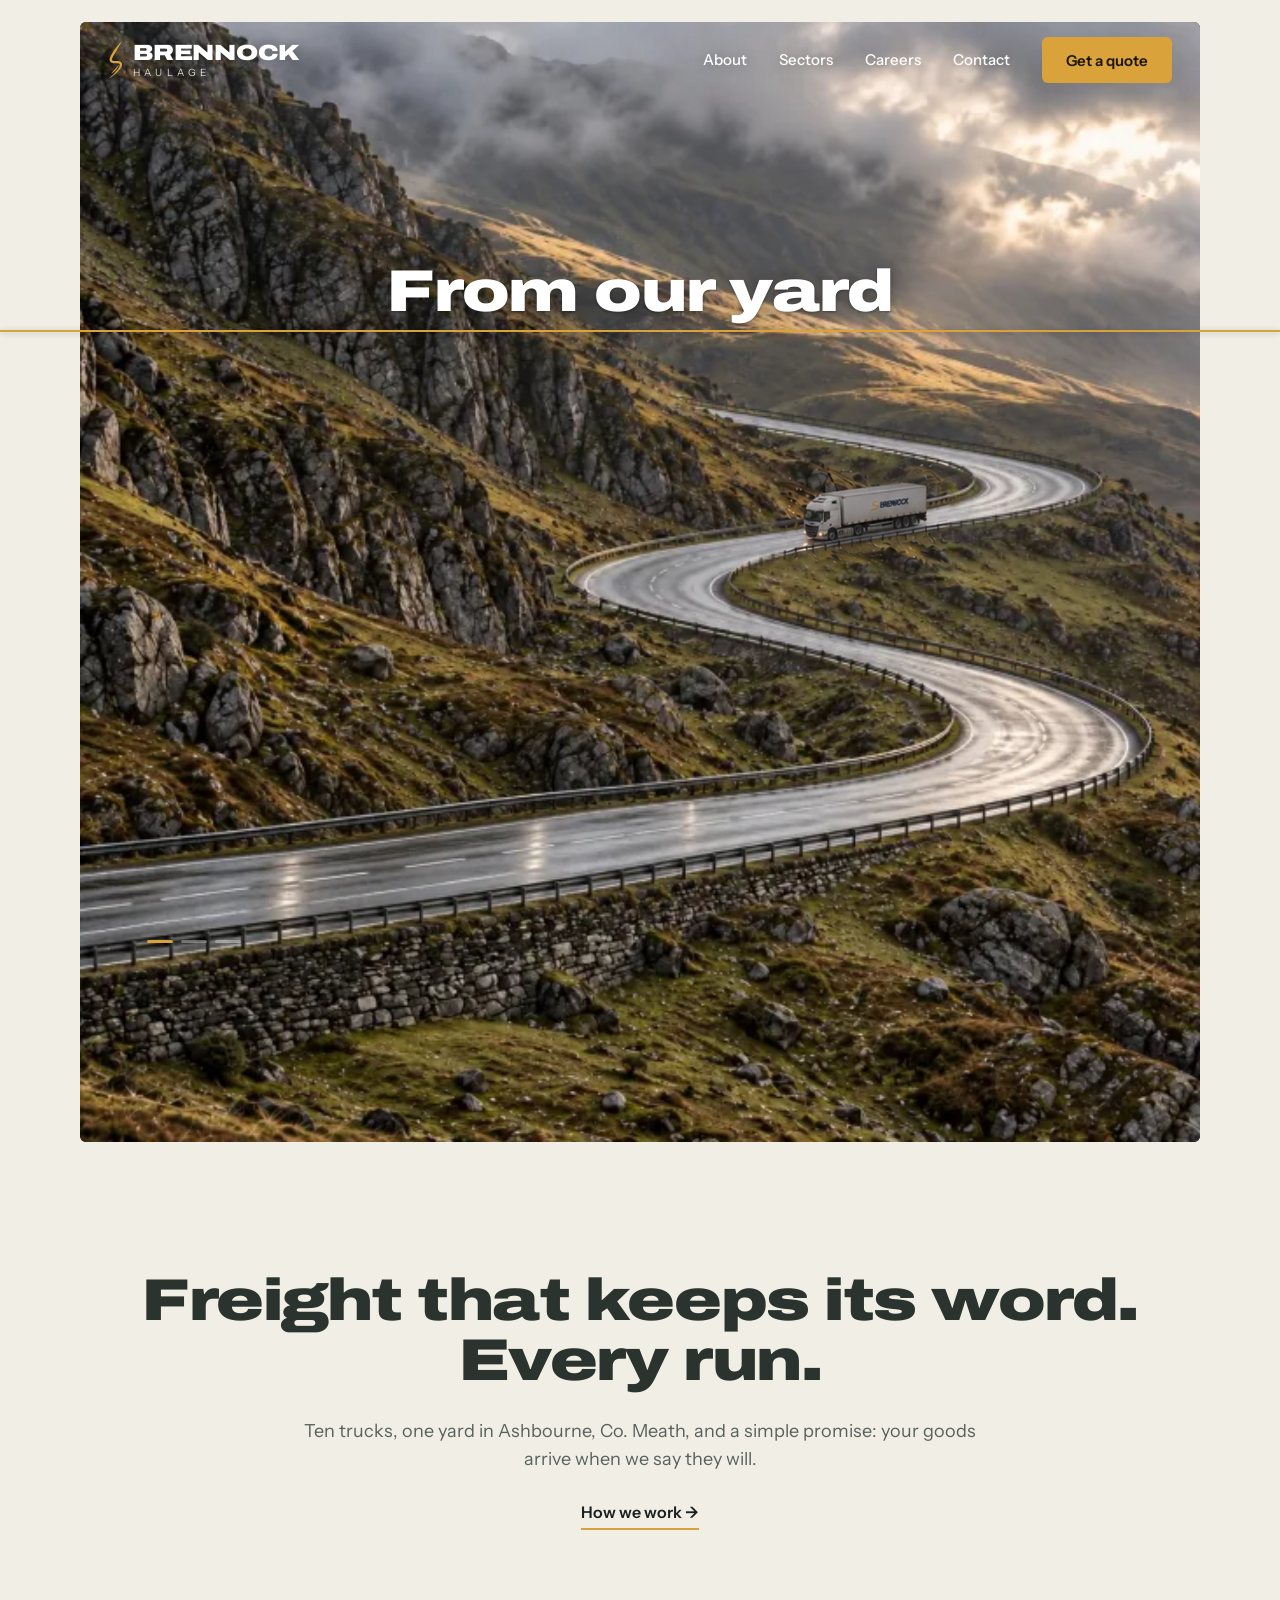
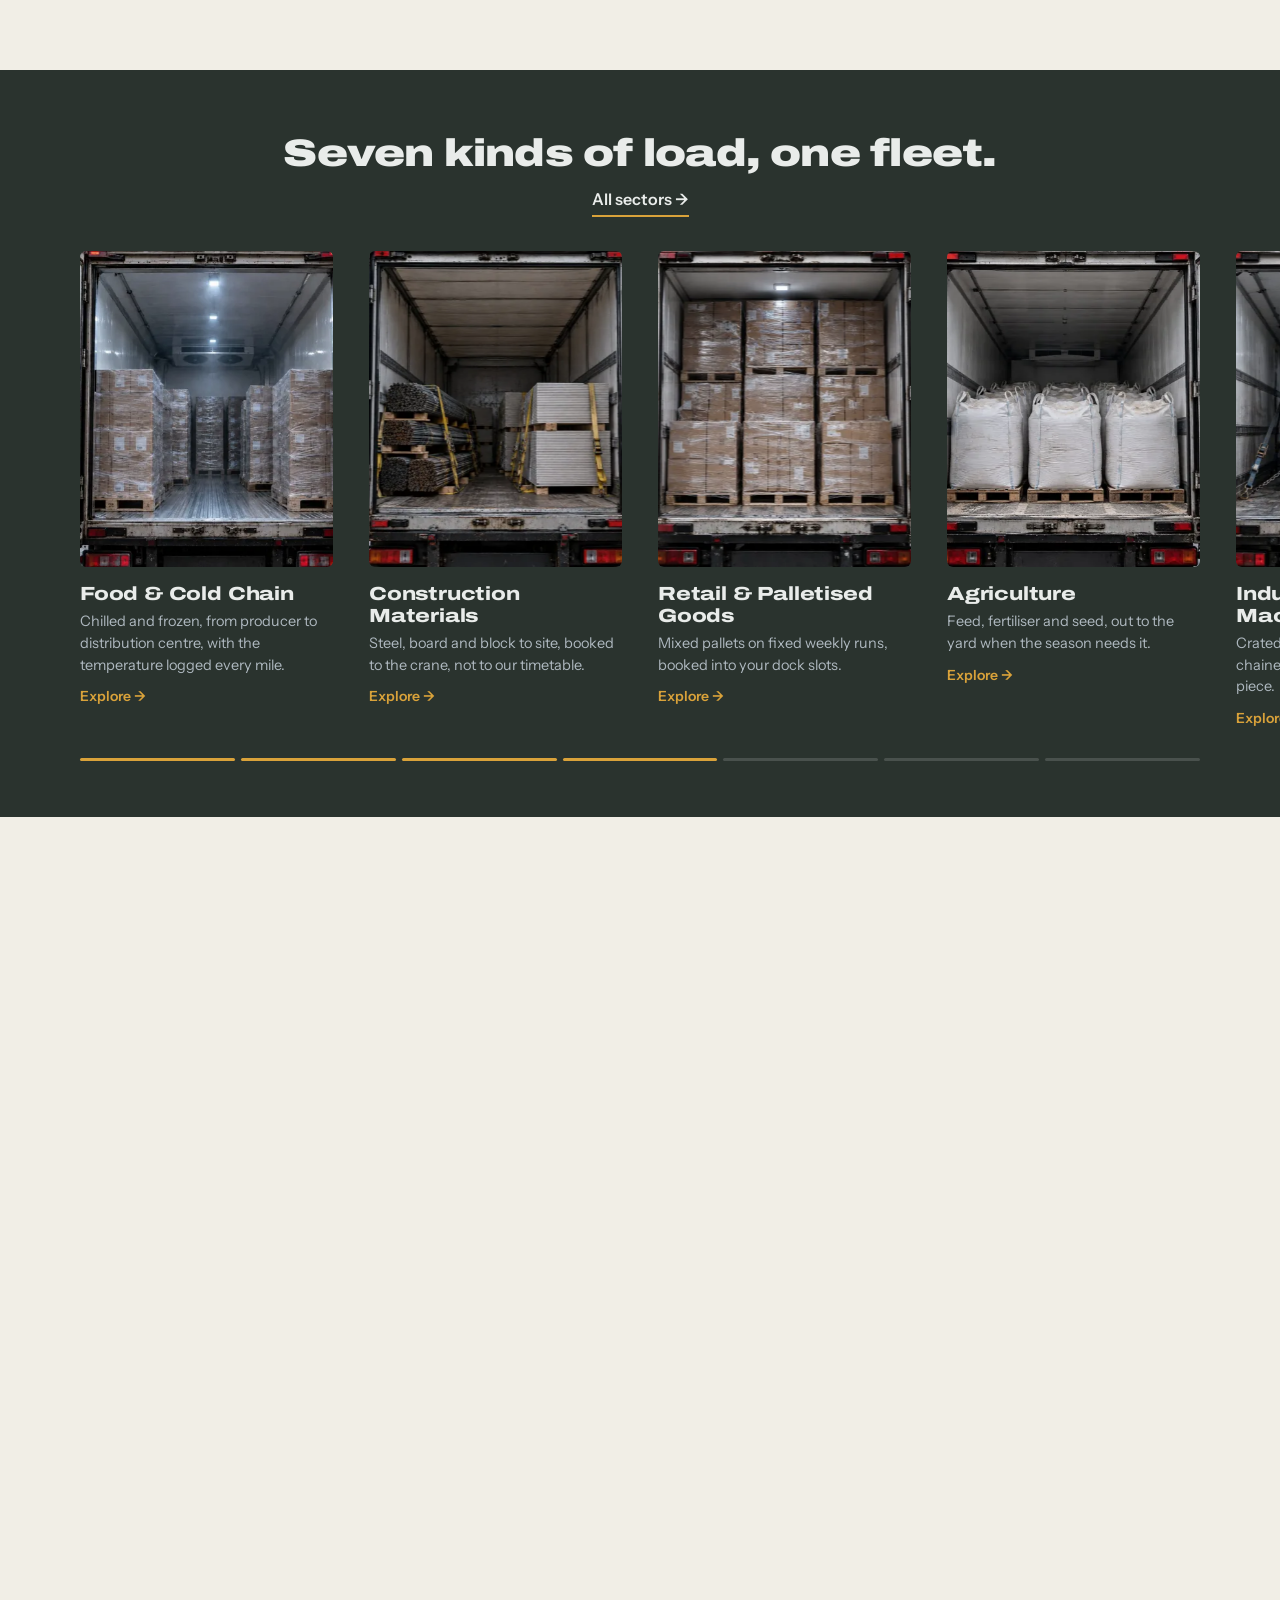
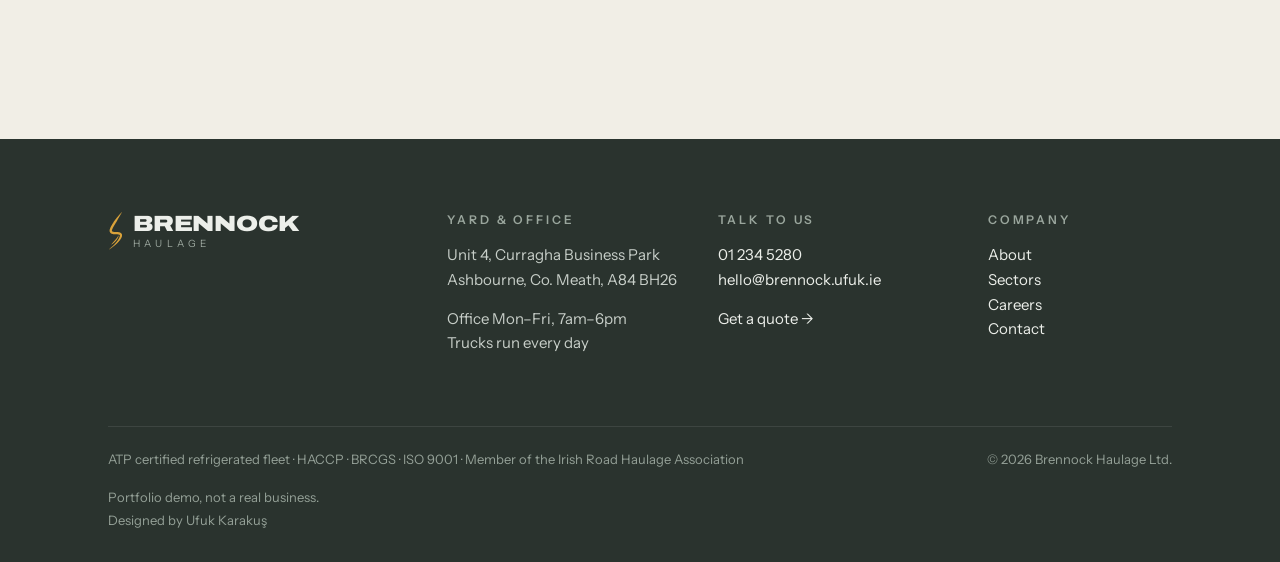
==== index.html @ 94e99e0e "Brennock Haulage: concept site for a Meath haulage yard Co-Authored-By: Claude Sonnet 5.5 <noreply@a" ====
<!doctype html>
<html lang="en-IE">
<head>
<meta charset="utf-8">
<meta name="viewport" content="width=device-width,initial-scale=1">
<title>Brennock Haulage</title>
<meta name="description" content="Brennock Haulage: ten trucks, one yard in Ashbourne, Co. Meath, moving Ireland’s freight on time, every run.">
<meta name="robots" content="noindex, nofollow">
<meta name="theme-color" content="#F1EEE6">
<link rel="icon" href="/favicon.svg" type="image/svg+xml">
<link rel="apple-touch-icon" href="/apple-touch-icon.png">
<link rel="preconnect" href="https://fonts.googleapis.com">
<link rel="preconnect" href="https://fonts.gstatic.com" crossorigin>
<link rel="stylesheet" href="https://fonts.googleapis.com/css2?family=Archivo:wdth,wght@125,700;125,800;125,900&family=Instrument+Sans:wght@400;500;600&display=swap">
<link rel="stylesheet" href="/assets/site.css">
<style>
/* Home page: one square mountain photo, pinned while the truck crossfades through three stops, then released. */
html { scroll-behavior: auto; }
body.home { touch-action: pan-x; }   /* vertical swipes are beats, handled in home.js; sideways ones scroll the sector band */
body.home { line-height: 1.55; }
.hwrap { max-width: 1240px; margin: 0 auto; padding-left: 16px; padding-right: 16px; }

/* hero */
.hero { position: relative; padding-top: 22px; }
.stage { position: relative; }
.frame { position: relative; width: min(1120px, 100%); margin: 0 auto; aspect-ratio: 1 / 1; max-width: 100%; overflow: hidden; border-radius: var(--radius); background: #39413B; }
.frame img { position: absolute; inset: 0; width: 100%; height: 100%; display: block; max-width: 100%; }
.truck { opacity: 0; will-change: opacity; }
.truck[data-step="0"] { opacity: 1; }
.line { position: absolute; margin: 0; font-family: var(--display); font-stretch: 125%; font-weight: 900; color: #FFFFFF;
  font-size: clamp(28px, 4.6vw, 72px); line-height: 0.95; letter-spacing: -0.02em; text-wrap: balance;
  text-shadow: 0 2px 24px rgba(10, 14, 18, 0.45), 0 1px 3px rgba(10, 14, 18, 0.35);
  opacity: 0; will-change: opacity, transform; pointer-events: none; }
.line.l1 { opacity: 1; }
.line.l1, .line.l2, .line.l3 { left: 6%; right: 6%; text-align: center; }
.line.l1 { top: 55%; }   /* far truck sits above, at ~44% */
.line.l2 { top: 12%; }   /* truck mid-frame, text up in the sky */
.line.l3 { top: 34%; }   /* truck low-left, text centred in the view */
.rule { position: absolute; z-index: 3; left: 50%; width: 100vw; margin-left: -50vw; height: 2px; background: var(--amber); transform: scaleX(0); transform-origin: left center; pointer-events: none; box-shadow: 0 1px 6px rgba(10,14,18,0.25); }
.steps { position: absolute; left: 6%; top: 82%; display: flex; gap: 8px; }
.steps i { width: 26px; height: 3px; border-radius: 2px; background: rgba(255,255,255,0.35); transition: background 400ms; }
.steps i.on { background: var(--amber); }

/* statement */
.statement { text-align: center; padding-block: clamp(72px, 10vw, 128px) clamp(80px, 11vw, 140px); }
.statement h2 { color: var(--head); margin: 0; font-family: var(--display); font-stretch: 125%; font-weight: 900; font-size: clamp(30px, 4.6vw, 64px); line-height: 1.02; letter-spacing: -0.025em; text-wrap: balance; }
.statement h2 span { display: block; }
.statement p { margin: 28px auto 0; max-width: 60ch; color: var(--ink-soft); font-size: 18px; }
.statement a.more { display: inline-block; margin-top: 26px; color: var(--ink); font-weight: 600; text-decoration: none; border-bottom: 2px solid var(--amber); padding-bottom: 3px; }

/* sectors band */
.sectors { background: var(--smoke-dd); color: #E9ECEA; padding-block: clamp(44px, 5vw, 64px) clamp(40px, 4.5vw, 56px); overflow: hidden; }
.sectors .hwrap { max-width: 1152px; }
.sec-head { display: flex; flex-direction: column; align-items: center; text-align: center; gap: 14px; margin-bottom: 34px; }
.sec-head h2 { margin: 0; font-family: var(--display); font-stretch: 125%; font-weight: 900; font-size: clamp(26px, 3vw, 42px); line-height: 1.02; letter-spacing: -0.02em; white-space: nowrap; }
.sec-head a { color: #E9ECEA; font-weight: 600; text-decoration: none; border-bottom: 2px solid var(--amber); padding-bottom: 3px; white-space: nowrap; }
.viewport { position: relative; }
.track { display: flex; gap: 36px; }
.card { flex: 0 0 calc((100% - 3 * 36px) / 4); min-width: 0; text-decoration: none; color: inherit; will-change: transform; }
.card .ph { position: relative; aspect-ratio: 4 / 5; max-width: 100%; border-radius: var(--radius); overflow: hidden; background: #3A443E; }
.card .ph img { position: absolute; top: 0; left: -8%; width: 116%; height: 100%; object-fit: cover; max-width: none; will-change: transform; transition: filter 400ms; filter: saturate(0.92); }
.card:hover .ph img { filter: saturate(1.05); }
.card h3 { margin: 16px 0 6px; font-family: var(--display); font-stretch: 125%; font-weight: 800; font-size: 19px; line-height: 1.15; letter-spacing: -0.01em; }
.card p { margin: 0; font-size: 14.5px; color: #AEB8BF; line-height: 1.5; }
.card .go { display: inline-block; margin-top: 10px; font-size: 14px; color: var(--amber); font-weight: 600; }
.rail { display: flex; gap: 6px; margin-top: 28px; }
.rail i { height: 3px; flex: 1; border-radius: 2px; background: rgba(233,236,234,0.16); transition: background 300ms; }
.rail i.on { background: var(--amber); }
@media (hover: none), (max-width: 760px) {
  .viewport { overflow-x: auto; scroll-snap-type: x mandatory; -webkit-overflow-scrolling: touch; }
  .track { transform: none !important; }
  .card { flex-basis: 72%; scroll-snap-align: start; }
  .rail { display: none; }
}

/* a shorter screen (1280×800): the band still has to hold all four cards with their words, so the spaces tighten, not the cards */
@media (min-width: 761px) and (max-height: 840px) {
  .sectors { padding-block: 40px 28px; }
  .sec-head { gap: 10px; margin-bottom: 26px; }
  .rail { margin-top: 22px; }
}

/* lights-on closing scene */
.dusk { position: relative; padding-top: 120px; }
.dusk-stage { position: relative; height: calc(100vh - var(--hdr) - 22px); min-height: 520px; overflow: hidden; background: var(--dusk-bg, var(--page)); color: var(--dusk-fg, var(--ink)); }
.dusk-inner { position: relative; z-index: 1; height: 100%; max-width: 1240px; margin: 0 auto; padding-left: 16px; padding-right: 16px;
  display: grid; grid-template-columns: minmax(0, 0.9fr) minmax(0, 1.5fr); align-items: center; gap: 24px; }
.dusk-copy { position: relative; z-index: 2; }
.dusk-copy h2 { margin: 0; font-family: var(--display); font-stretch: 125%; font-weight: 900; font-size: clamp(30px, 4.2vw, 60px); line-height: 1.04; letter-spacing: -0.025em; }
.dusk-copy p.lede { margin: 26px 0 0; max-width: 44ch; font-size: 17px; line-height: 1.6; opacity: 0; transform: translateY(12px); transition: opacity 600ms, transform 700ms; color: inherit; }
.dusk-copy p.lede.on { opacity: 0.82; transform: none; }
.dusk-copy h2 .ln { display: block; overflow: hidden; padding-bottom: 0.06em; }
.dusk-copy h2 .ln span { display: block; transform: translateY(105%); transition: transform 700ms cubic-bezier(.2,.7,.2,1); }
.dusk-copy h2 .ln.on span { transform: none; }
.dusk-cta { display: flex; align-items: center; gap: 24px; flex-wrap: wrap; margin-top: 36px; opacity: 0; transform: translateY(12px); transition: opacity 500ms, transform 600ms; }
.dusk-cta.on { opacity: 1; transform: none; }
.rig { opacity: 0; transform: translateY(44px); transition: opacity 1000ms ease, transform 1100ms cubic-bezier(.2,.7,.2,1);
  position: relative; z-index: 1; justify-self: center; width: min(88%, calc((100vh - var(--hdr)) * 0.6 * 1081 / 1147)); aspect-ratio: 1081 / 1147; max-width: 100%; }
.rig.in { opacity: 1; transform: none; }
.ground { position: absolute; left: 0; right: 0; bottom: 0; top: 70%; z-index: 0; pointer-events: none; opacity: var(--ground, 0);
  background: linear-gradient(to bottom, rgba(78,84,88,0) 0%, rgba(78,84,88,0.16) 22%, rgba(70,76,80,0.24) 100%); }
.rig img { position: absolute; inset: 0; width: 100%; height: 100%; max-width: 100%; z-index: 1; }
.rig .night { opacity: var(--night, 0); }
.rig .floor { position: absolute; left: -6%; right: -4%; bottom: -3%; height: 9%; border-radius: 50%; z-index: 0;
  background: radial-gradient(closest-side, rgba(10,14,18,0.45), rgba(10,14,18,0)); filter: blur(5px); }
.rig .pool { position: absolute; left: -8%; right: -8%; bottom: -9%; height: 16%; border-radius: 50%; z-index: 0; opacity: var(--lamps, 0);
  background: radial-gradient(closest-side, rgba(255,230,185,0.32), rgba(255,220,160,0.10) 55%, rgba(255,220,160,0) 100%); filter: blur(8px); }
.lamp { position: absolute; z-index: 2; transform: translate(-50%, -50%); border-radius: 50%; pointer-events: none; opacity: var(--lamps, 0); mix-blend-mode: screen; }
.lamp.head { width: 11%; aspect-ratio: 1.2; background: radial-gradient(closest-side, rgba(255,244,220,0.42), rgba(255,236,200,0.18) 55%, rgba(255,230,190,0) 100%); }
.lamp.fog { width: 6%; aspect-ratio: 2; background: radial-gradient(closest-side, rgba(255,244,220,0.38), rgba(255,236,200,0.12) 60%, rgba(255,230,190,0) 100%); }
.lamp.roof { width: 7%; aspect-ratio: 3; background: radial-gradient(closest-side, rgba(255,240,214,0.32), rgba(255,232,196,0.1) 60%, rgba(255,230,190,0) 100%); }

@media (max-width: 760px) {
  .dusk-inner { grid-template-columns: 1fr; align-content: center; }
  .logo b { font-size: 18px; }
}
@media (prefers-reduced-motion: reduce) {
  .truck, .line, .steps i, .dusk-copy h2 .ln span, .dusk-cta { transition: none; }
}
@media (max-width: 760px) {
  .sec-head h2 { white-space: normal; text-wrap: balance; }
  .sectors .hwrap { max-width: none; }
  .dusk-stage { min-height: 0; }
  .dusk-inner { gap: 0; padding-block: 8px; }
  .dusk-copy h2 { font-size: clamp(28px, 8.4vw, 40px); }
  .dusk-copy p.lede { margin-top: 14px; font-size: 15px; }
  .dusk-cta { margin-top: 18px; }
  .rig { width: min(62%, calc((100vh - var(--hdr)) * 0.36 * 1081 / 1147)); }
}
</style>
</head>
<body class="home">
<a class="skip" href="#main">Skip to content</a>
<svg width="0" height="0" style="position:absolute" aria-hidden="true" focusable="false"><symbol id="bh-mark" viewBox="0 0 22 58"><path d="M20.46 1.17 L20.20 1.40 L19.91 1.69 L19.58 2.02 L19.22 2.40 L18.82 2.81 L18.40 3.25 L17.96 3.73 L17.50 4.23 L17.04 4.74 L16.56 5.27 L16.09 5.81 L15.61 6.35 L15.15 6.90 L14.69 7.44 L14.24 7.98 L13.77 8.55 L13.29 9.14 L12.79 9.74 L12.29 10.36 L11.79 10.99 L11.28 11.63 L10.77 12.27 L10.27 12.91 L9.77 13.55 L9.29 14.18 L8.85 14.83 L8.45 15.48 L8.06 16.10 L7.68 16.72 L7.30 17.34 L6.92 17.96 L6.54 18.59 L6.17 19.21 L5.80 19.82 L5.45 20.43 L5.11 21.04 L4.78 21.63 L4.47 22.20 L4.18 22.76 L3.91 23.31 L3.66 23.83 L3.44 24.33 L3.24 24.80 L3.07 25.24 L2.91 25.67 L2.77 26.09 L2.65 26.50 L2.54 26.90 L2.46 27.29 L2.40 27.69 L2.36 28.08 L2.34 28.48 L2.36 28.87 L2.40 29.26 L2.48 29.65 L2.58 30.03 L2.72 30.40 L2.90 30.77 L3.11 31.11 L3.34 31.44 L3.61 31.74 L3.89 32.01 L4.20 32.26 L4.52 32.49 L4.86 32.69 L5.21 32.88 L5.58 33.04 L5.96 33.19 L6.35 33.32 L6.77 33.45 L7.26 33.56 L7.78 33.64 L8.31 33.69 L8.86 33.72 L9.40 33.75 L9.96 33.76 L10.51 33.76 L11.06 33.77 L11.59 33.77 L12.10 33.78 L12.58 33.79 L13.02 33.81 L13.41 33.84 L13.77 33.88 L14.13 33.94 L14.50 34.00 L14.85 34.06 L15.19 34.11 L15.50 34.17 L15.79 34.24 L16.05 34.30 L16.29 34.37 L16.49 34.43 L16.66 34.49 L16.80 34.55 L16.91 34.60 L16.98 34.64 L17.04 34.69 L17.10 34.75 L17.17 34.82 L17.23 34.89 L17.28 34.97 L17.32 35.05 L17.36 35.14 L17.39 35.25 L17.42 35.37 L17.44 35.51 L17.45 35.68 L17.44 35.87 L17.43 36.08 L17.39 36.32 L17.34 36.58 L17.26 36.87 L17.17 37.19 L17.05 37.54 L16.91 37.91 L16.75 38.29 L16.57 38.70 L16.38 39.12 L16.16 39.55 L15.93 39.99 L15.68 40.44 L15.42 40.89 L15.14 41.35 L14.84 41.81 L14.54 42.27 L14.21 42.75 L13.86 43.23 L13.49 43.74 L13.09 44.25 L12.68 44.77 L12.25 45.30 L11.80 45.84 L11.35 46.37 L10.89 46.91 L10.42 47.44 L9.94 47.97 L9.47 48.48 L8.99 48.99 L8.52 49.48 L8.04 49.98 L7.51 50.49 L6.95 51.02 L6.38 51.55 L5.78 52.08 L5.19 52.61 L4.60 53.12 L4.03 53.62 L3.48 54.09 L2.96 54.54 L2.49 54.94 L2.06 55.31 L1.70 55.62 L1.41 55.88 L1.59 56.12 L1.91 55.90 L2.31 55.63 L2.77 55.32 L3.29 54.97 L3.85 54.59 L4.46 54.18 L5.09 53.75 L5.73 53.30 L6.39 52.84 L7.05 52.38 L7.69 51.91 L8.32 51.43 L8.92 50.97 L9.48 50.52 L10.01 50.07 L10.55 49.60 L11.09 49.13 L11.63 48.65 L12.17 48.16 L12.70 47.66 L13.22 47.16 L13.73 46.66 L14.23 46.16 L14.72 45.66 L15.19 45.17 L15.63 44.68 L16.06 44.20 L16.46 43.73 L16.84 43.26 L17.21 42.79 L17.56 42.32 L17.90 41.84 L18.22 41.37 L18.52 40.91 L18.81 40.45 L19.08 39.99 L19.33 39.54 L19.56 39.10 L19.77 38.67 L19.95 38.24 L20.12 37.82 L20.26 37.42 L20.38 37.01 L20.47 36.62 L20.54 36.22 L20.59 35.83 L20.60 35.44 L20.59 35.05 L20.54 34.67 L20.47 34.29 L20.36 33.92 L20.22 33.57 L20.05 33.23 L19.85 32.91 L19.62 32.60 L19.36 32.31 L19.06 32.03 L18.72 31.78 L18.37 31.57 L18.01 31.39 L17.65 31.24 L17.29 31.12 L16.92 31.01 L16.55 30.92 L16.18 30.84 L15.80 30.77 L15.42 30.70 L15.04 30.64 L14.65 30.58 L14.23 30.52 L13.76 30.46 L13.24 30.42 L12.71 30.39 L12.17 30.38 L11.62 30.37 L11.08 30.37 L10.54 30.36 L10.01 30.36 L9.50 30.35 L9.03 30.33 L8.59 30.30 L8.21 30.26 L7.89 30.21 L7.63 30.15 L7.37 30.08 L7.12 29.99 L6.89 29.90 L6.70 29.82 L6.52 29.72 L6.37 29.64 L6.25 29.55 L6.15 29.47 L6.06 29.39 L6.00 29.31 L5.94 29.23 L5.89 29.16 L5.85 29.07 L5.82 28.97 L5.79 28.86 L5.76 28.75 L5.75 28.62 L5.74 28.48 L5.75 28.32 L5.77 28.13 L5.80 27.92 L5.85 27.68 L5.92 27.42 L6.01 27.12 L6.12 26.80 L6.25 26.45 L6.40 26.07 L6.56 25.67 L6.75 25.25 L6.96 24.79 L7.21 24.31 L7.47 23.80 L7.76 23.26 L8.07 22.70 L8.40 22.13 L8.74 21.54 L9.09 20.94 L9.45 20.34 L9.82 19.73 L10.20 19.11 L10.57 18.50 L10.94 17.90 L11.32 17.29 L11.72 16.66 L12.12 16.01 L12.49 15.33 L12.88 14.63 L13.27 13.93 L13.66 13.22 L14.05 12.52 L14.45 11.83 L14.84 11.14 L15.22 10.47 L15.59 9.81 L15.96 9.17 L16.31 8.56 L16.65 7.96 L17.01 7.35 L17.37 6.74 L17.73 6.13 L18.09 5.52 L18.45 4.92 L18.79 4.35 L19.12 3.79 L19.43 3.26 L19.71 2.77 L19.97 2.32 L20.20 1.91 L20.40 1.54 L20.54 1.23Z"/><path d="M15.37 35.57 L15.37 35.58 L15.36 35.59 L15.37 35.60 L15.37 35.60 L15.36 35.60 L15.36 35.59 L15.36 35.59 L15.35 35.58 L15.35 35.59 L15.34 35.59 L15.34 35.59 L15.33 35.60 L15.32 35.61 L15.31 35.62 L15.30 35.64 L15.29 35.66 L15.28 35.67 L15.27 35.69 L15.26 35.72 L15.25 35.74 L15.24 35.76 L15.22 35.78 L15.21 35.81 L15.19 35.83 L15.18 35.86 L15.16 35.89 L15.15 35.92 L15.13 35.95 L15.11 35.99 L15.09 36.02 L15.06 36.06 L15.04 36.11 L15.02 36.15 L14.99 36.19 L14.96 36.24 L14.94 36.28 L14.91 36.33 L14.88 36.38 L14.85 36.43 L14.82 36.48 L14.79 36.53 L14.76 36.58 L14.72 36.64 L14.69 36.70 L14.65 36.75 L14.62 36.81 L14.58 36.88 L14.54 36.94 L14.50 37.00 L14.46 37.07 L14.41 37.13 L14.37 37.20 L14.33 37.26 L14.28 37.33 L14.24 37.40 L14.19 37.47 L14.15 37.53 L14.10 37.60 L14.05 37.68 L14.00 37.75 L13.95 37.82 L13.90 37.89 L13.85 37.97 L13.80 38.04 L13.75 38.12 L13.69 38.19 L13.64 38.27 L13.59 38.35 L13.53 38.42 L13.47 38.50 L13.42 38.58 L13.36 38.65 L13.30 38.73 L13.25 38.81 L13.19 38.89 L13.13 38.97 L13.07 39.05 L13.01 39.13 L12.95 39.21 L12.88 39.29 L12.82 39.37 L12.76 39.45 L12.70 39.53 L12.63 39.62 L12.57 39.70 L12.51 39.78 L12.44 39.86 L12.38 39.94 L12.32 40.02 L12.25 40.10 L12.18 40.18 L12.12 40.26 L12.05 40.35 L11.98 40.43 L11.91 40.51 L11.84 40.60 L11.77 40.68 L11.70 40.77 L11.63 40.86 L11.55 40.95 L11.48 41.04 L11.40 41.13 L11.32 41.22 L11.24 41.31 L11.16 41.40 L11.08 41.50 L11.00 41.59 L10.92 41.69 L10.84 41.78 L10.75 41.88 L10.67 41.98 L10.58 42.07 L10.50 42.17 L10.41 42.27 L10.32 42.37 L10.23 42.47 L10.14 42.57 L10.05 42.68 L9.96 42.78 L9.87 42.88 L9.78 42.99 L9.69 43.09 L9.59 43.20 L9.50 43.30 L9.41 43.41 L9.31 43.51 L9.22 43.62 L9.13 43.72 L9.03 43.83 L8.94 43.94 L8.84 44.05 L8.75 44.15 L8.65 44.26 L8.56 44.37 L8.46 44.48 L8.36 44.59 L8.27 44.70 L8.17 44.80 L8.08 44.91 L7.98 45.02 L7.89 45.13 L7.79 45.24 L7.70 45.34 L7.60 45.45 L7.51 45.56 L7.41 45.67 L7.32 45.78 L7.22 45.89 L7.13 45.99 L7.04 46.10 L6.94 46.21 L6.85 46.32 L6.76 46.42 L6.66 46.53 L6.57 46.64 L6.47 46.75 L6.37 46.86 L6.27 46.98 L6.17 47.09 L6.07 47.21 L5.97 47.32 L5.87 47.44 L5.78 47.55 L5.69 47.65 L5.61 47.76 L5.53 47.85 L5.46 47.94 L5.39 48.02 L5.34 48.09 L5.29 48.16 L5.24 48.22 L5.20 48.28 L5.17 48.33 L5.13 48.37 L5.10 48.41 L5.08 48.45 L5.06 48.49 L5.04 48.52 L5.02 48.55 L5.00 48.58 L4.99 48.61 L4.99 48.65 L5.06 48.73 L5.10 48.74 L5.13 48.73 L5.16 48.72 L5.19 48.71 L5.23 48.70 L5.27 48.69 L5.31 48.67 L5.36 48.65 L5.41 48.62 L5.47 48.59 L5.53 48.56 L5.60 48.52 L5.68 48.48 L5.76 48.43 L5.85 48.38 L5.94 48.32 L6.05 48.25 L6.16 48.18 L6.27 48.10 L6.40 48.02 L6.52 47.94 L6.65 47.85 L6.77 47.76 L6.90 47.67 L7.03 47.57 L7.15 47.48 L7.27 47.39 L7.39 47.30 L7.50 47.21 L7.62 47.12 L7.73 47.03 L7.84 46.94 L7.96 46.85 L8.07 46.76 L8.18 46.66 L8.30 46.57 L8.41 46.47 L8.52 46.38 L8.63 46.28 L8.74 46.18 L8.85 46.09 L8.96 45.99 L9.07 45.89 L9.18 45.79 L9.29 45.69 L9.39 45.59 L9.50 45.49 L9.61 45.39 L9.72 45.29 L9.82 45.19 L9.93 45.09 L10.04 44.98 L10.14 44.88 L10.24 44.78 L10.35 44.67 L10.45 44.57 L10.55 44.47 L10.65 44.37 L10.75 44.26 L10.85 44.16 L10.95 44.05 L11.05 43.95 L11.14 43.85 L11.24 43.74 L11.33 43.64 L11.43 43.53 L11.52 43.43 L11.61 43.33 L11.70 43.22 L11.79 43.12 L11.88 43.02 L11.96 42.92 L12.05 42.82 L12.13 42.71 L12.22 42.61 L12.30 42.51 L12.38 42.41 L12.46 42.31 L12.54 42.21 L12.62 42.11 L12.69 42.02 L12.77 41.92 L12.84 41.82 L12.91 41.72 L12.98 41.63 L13.05 41.53 L13.12 41.44 L13.19 41.34 L13.25 41.25 L13.32 41.16 L13.38 41.06 L13.44 40.97 L13.50 40.88 L13.56 40.79 L13.62 40.70 L13.68 40.60 L13.74 40.51 L13.79 40.42 L13.85 40.33 L13.91 40.23 L13.96 40.14 L14.02 40.05 L14.07 39.96 L14.13 39.86 L14.18 39.77 L14.23 39.68 L14.28 39.59 L14.33 39.49 L14.38 39.40 L14.42 39.31 L14.47 39.22 L14.52 39.13 L14.56 39.04 L14.61 38.95 L14.65 38.86 L14.69 38.77 L14.73 38.68 L14.77 38.60 L14.81 38.51 L14.85 38.42 L14.89 38.33 L14.93 38.25 L14.96 38.16 L15.00 38.08 L15.03 38.00 L15.06 37.92 L15.09 37.83 L15.12 37.75 L15.15 37.67 L15.18 37.59 L15.21 37.51 L15.24 37.43 L15.26 37.36 L15.29 37.28 L15.31 37.21 L15.33 37.13 L15.35 37.06 L15.37 36.99 L15.39 36.92 L15.41 36.86 L15.43 36.79 L15.44 36.73 L15.46 36.66 L15.47 36.60 L15.48 36.54 L15.49 36.48 L15.50 36.42 L15.51 36.37 L15.52 36.32 L15.53 36.26 L15.53 36.22 L15.54 36.17 L15.54 36.12 L15.55 36.08 L15.55 36.04 L15.55 35.99 L15.55 35.95 L15.55 35.92 L15.55 35.88 L15.55 35.85 L15.55 35.82 L15.55 35.79 L15.54 35.76 L15.54 35.74 L15.53 35.71 L15.53 35.69 L15.53 35.68 L15.52 35.66 L15.52 35.64 L15.51 35.63 L15.51 35.62 L15.50 35.61 L15.50 35.60 L15.50 35.59 L15.49 35.58 L15.49 35.57 L15.49 35.56 L15.48 35.55 L15.48 35.56 L15.48 35.56 L15.48 35.57 L15.47 35.57Z"/></symbol></svg>
<header class="over">
  <div class="wrap">
    <a class="logo" href="/" aria-label="Brennock Haulage home">
      <svg class="mark" viewBox="0 0 22 58" aria-hidden="true"><use href="#bh-mark"/></svg>
      <span class="word"><b>BRENNOCK</b> <small>Haulage</small></span>
    </a>
    <nav id="site-nav" aria-label="Main"><a href="/about/">About</a><a href="/sectors/">Sectors</a><a href="/careers/">Careers</a><a href="/contact/">Contact</a><a class="btn" href="/quote/">Get a quote</a></nav>
    <button class="menu-btn" type="button" aria-expanded="false" aria-controls="site-nav" aria-label="Menu"><span></span><span></span></button>
  </div>
</header>
<main id="main">
  <h1 class="sr-only">Brennock Haulage: from our yard, over every mile, to your door.</h1>

  <section class="hero" id="hero">
    <div class="hwrap stage" id="stage">
      <div class="rule" aria-hidden="true"></div><div class="rule" aria-hidden="true"></div><div class="rule" aria-hidden="true"></div>
      <div class="frame" id="frame">
        <picture><source srcset="/assets/img/road-640.webp 640w, /assets/img/road-960.webp 960w, /assets/img/road.webp 1254w" sizes="(max-width: 1152px) calc(100vw - 32px), 1120px" type="image/webp"><img alt="A white Brennock truck on a winding mountain road under low cloud" src="/assets/img/road.jpg" fetchpriority="high"></picture>
        <img class="truck on" data-step="0" src="/assets/img/truck-far.webp" alt="">
        <img class="truck" data-step="1" src="/assets/img/truck-mid.webp" fetchpriority="low" alt="">
        <img class="truck" data-step="2" src="/assets/img/truck-near.webp" fetchpriority="low" alt="">
        <p class="line l1 on" data-step="0">From our yard</p>
        <p class="line l2" data-step="1">over every mile</p>
        <p class="line l3" data-step="2">to your door.</p>
        <div class="steps" aria-hidden="true"><i class="on"></i><i></i><i></i></div>
      </div>
    </div>
  </section>

  <section class="statement">
    <div class="hwrap">
      <h2><span>Freight that keeps its word.</span><span>Every run.</span></h2>
      <p>Ten trucks, one yard in Ashbourne, Co. Meath, and a simple promise: your goods arrive when we say they will.</p>
      <a class="more" href="/about/">How we work →</a>
    </div>
  </section>

  <section class="sectors" id="sectors">
    <div class="hwrap">
      <div class="sec-head">
        <h2>Seven kinds of load, one fleet.</h2>
        <a href="/sectors/">All sectors →</a>
      </div>
      <div class="viewport" id="viewport">
        <div class="track" id="track">
          <a class="card" href="/sectors/#food"><div class="ph"><picture><source data-srcset="/assets/img/tr-food-650.webp 650w, /assets/img/tr-food.webp 1300w" sizes="(max-width: 760px) 72vw, 300px" type="image/webp"><img alt="An open Brennock trailer loaded for Food & Cold Chain" src="[data-uri]" data-src="/assets/img/tr-food.jpg" decoding="async"></picture></div><h3>Food &amp; Cold Chain</h3><p>Chilled and frozen, from producer to distribution centre, with the temperature logged every mile.</p><span class="go">Explore →</span></a>
          <a class="card" href="/sectors/#construction"><div class="ph"><picture><source data-srcset="/assets/img/tr-construction-650.webp 650w, /assets/img/tr-construction.webp 1300w" sizes="(max-width: 760px) 72vw, 300px" type="image/webp"><img alt="An open Brennock trailer loaded for Construction Materials" src="[data-uri]" data-src="/assets/img/tr-construction.jpg" decoding="async"></picture></div><h3>Construction Materials</h3><p>Steel, board and block to site, booked to the crane, not to our timetable.</p><span class="go">Explore →</span></a>
          <a class="card" href="/sectors/#retail"><div class="ph"><picture><source data-srcset="/assets/img/tr-retail-650.webp 650w, /assets/img/tr-retail.webp 1300w" sizes="(max-width: 760px) 72vw, 300px" type="image/webp"><img alt="An open Brennock trailer loaded for Retail & Palletised Goods" src="[data-uri]" data-src="/assets/img/tr-retail.jpg" decoding="async"></picture></div><h3>Retail &amp; Palletised Goods</h3><p>Mixed pallets on fixed weekly runs, booked into your dock slots.</p><span class="go">Explore →</span></a>
          <a class="card" href="/sectors/#agri"><div class="ph"><picture><source data-srcset="/assets/img/tr-agri-650.webp 650w, /assets/img/tr-agri.webp 1300w" sizes="(max-width: 760px) 72vw, 300px" type="image/webp"><img alt="An open Brennock trailer loaded for Agriculture" src="[data-uri]" data-src="/assets/img/tr-agri.jpg" decoding="async"></picture></div><h3>Agriculture</h3><p>Feed, fertiliser and seed, out to the yard when the season needs it.</p><span class="go">Explore →</span></a>
          <a class="card" href="/sectors/#industrial"><div class="ph"><picture><source data-srcset="/assets/img/tr-industrial-650.webp 650w, /assets/img/tr-industrial.webp 1300w" sizes="(max-width: 760px) 72vw, 300px" type="image/webp"><img alt="An open Brennock trailer loaded for Industrial & Machinery" src="[data-uri]" data-src="/assets/img/tr-industrial.jpg" decoding="async"></picture></div><h3>Industrial &amp; Machinery</h3><p>Crated machines and heavy parts, chained down and delivered in one piece.</p><span class="go">Explore →</span></a>
          <a class="card" href="/sectors/#packaging"><div class="ph"><picture><source data-srcset="/assets/img/tr-packaging-650.webp 650w, /assets/img/tr-packaging.webp 1300w" sizes="(max-width: 760px) 72vw, 300px" type="image/webp"><img alt="An open Brennock trailer loaded for Packaging & Paper" src="[data-uri]" data-src="/assets/img/tr-packaging.jpg" decoding="async"></picture></div><h3>Packaging &amp; Paper</h3><p>Reels and flat-pack, kept dry and upright from mill to line.</p><span class="go">Explore →</span></a>
          <a class="card" href="/sectors/#automotive"><div class="ph"><picture><source data-srcset="/assets/img/tr-automotive-650.webp 650w, /assets/img/tr-automotive.webp 1300w" sizes="(max-width: 760px) 72vw, 300px" type="image/webp"><img alt="An open Brennock trailer loaded for Automotive Parts" src="[data-uri]" data-src="/assets/img/tr-automotive.jpg" decoding="async"></picture></div><h3>Automotive Parts</h3><p>Tyres and parts to dealers and fitters, on next-day runs.</p><span class="go">Explore →</span></a>
        </div>
      </div>
      <div class="rail" id="rail" aria-hidden="true"><i class="on"></i><i class="on"></i><i class="on"></i><i class="on"></i><i></i><i></i><i></i></div>
    </div>
  </section>

  <section class="dusk" id="dusk">
    <div class="dusk-stage" id="duskStage">
      <div class="ground" id="duskGround"></div>
      <div class="dusk-inner">
        <div class="dusk-copy">
          <h2>
            <span class="ln"><span>Loaded today.</span></span>
            <span class="ln"><span>Delivered by morning.</span></span>
          </h2>
          <p class="lede" id="duskLede">Our drivers run through the night, so your stock is on the dock before your doors open. One call, one quote, no surprises.</p>
          <div class="dusk-cta" id="duskCta">
            <a class="btn" href="/quote/">Get a quote</a>
          </div>
        </div>
        <div class="rig" id="rig">
          <div class="pool"></div>
          <div class="floor"></div>
          <img src="[data-uri]" data-src="/assets/img/truck-front-day.webp" decoding="async" alt="A white Brennock truck seen from the front, headlights coming on as night falls">
          <img class="night" src="[data-uri]" data-src="/assets/img/truck-front-night.webp" decoding="async" alt="">
          <div class="lamp head" style="left:13.9%;top:81.5%"></div>
          <div class="lamp head" style="left:72.2%;top:81.5%"></div>
          <div class="lamp fog" style="left:14%;top:90%"></div>
          <div class="lamp fog" style="left:70.7%;top:90.3%"></div>
          <div class="lamp roof" style="left:19.2%;top:21.9%"></div>
          <div class="lamp roof" style="left:68.9%;top:22%"></div>
        </div>
      </div>
    </div>
  </section>

</main>
<footer class="foot">
  <div class="wrap">
    <div class="foot-top">
      <a class="logo" href="/" aria-label="Brennock Haulage home">
      <svg class="mark" viewBox="0 0 22 58" aria-hidden="true"><use href="#bh-mark"/></svg>
      <span class="word"><b>BRENNOCK</b> <small>Haulage</small></span>
    </a>
      <div>
        <h2>Yard &amp; office</h2>
        <p>Unit 4, Curragha Business Park<br>Ashbourne, Co. Meath, A84 BH26</p>
        <p>Office Mon–Fri, 7am–6pm<br>Trucks run every day</p>
      </div>
      <div>
        <h2>Talk to us</h2>
        <p><a href="tel:+35312345280">01 234 5280</a><br><a href="mailto:hello@brennock.ufuk.ie">hello@brennock.ufuk.ie</a></p>
        <p><a href="/quote/">Get a quote →</a></p>
      </div>
      <div>
        <h2>Company</h2>
        <p><a href="/about/">About</a><br><a href="/sectors/">Sectors</a><br><a href="/careers/">Careers</a><br><a href="/contact/">Contact</a></p>
      </div>
    </div>
    <div class="foot-base">
      <span>ATP certified refrigerated fleet · HACCP · BRCGS · ISO 9001 · Member of the Irish Road Haulage Association</span>
      <span>© 2026 Brennock Haulage Ltd.</span>
    </div>
    <div class="foot-demo"><span>Portfolio demo, not a real business.</span><span>Designed by Ufuk Karakuş</span></div>
  </div>
</footer>
<script src="/assets/site.js"></script>
<script src="/assets/home.js"></script>
</body>
</html>
---- assets/site.css ----
/* Brennock Haulage — shared styles. Cream ground, green-leaning smoke greys, amber as the one accent. */
:root {
  --page: #F1EEE6;
  --page-2: #E6E3D9;
  --smoke-l: #D5DAD3;
  --smoke: #8F9B92;
  --smoke-d: #4D5B53;
  --smoke-dd: #2A332E;
  --ink: #1B211E;
  --ink-soft: #57625B;
  --amber: #D9A23A;
  --head: #2A332E;        /* big headings: the military green-smoke of the footer */
  --amber-ink: #1A1408;
  --display: "Archivo", "Arial Black", "Helvetica Neue", Arial, sans-serif;
  --body: "Instrument Sans", "Helvetica Neue", Arial, sans-serif;
  --radius: 6px;
  --hdr: 76px;
  --gut: 28px;
  color-scheme: light;
}
* { box-sizing: border-box; }
html { overflow-x: clip; scroll-behavior: smooth; }
html, body { margin: 0; background: var(--page); color: var(--ink); }
body { font-family: var(--body); font-size: 16px; line-height: 1.6; }
img { max-width: 100%; display: block; }
picture { display: contents; }
a { color: inherit; }
.wrap { width: min(1120px, 100% - 32px); margin: 0 auto; }
.sr-only { position: absolute; width: 1px; height: 1px; margin: -1px; padding: 0; overflow: hidden; clip: rect(0 0 0 0); white-space: nowrap; border: 0; }
.skip { position: fixed; left: 16px; top: -80px; z-index: 60; background: var(--amber); color: var(--amber-ink); padding: 12px 18px; border-radius: var(--radius); font-weight: 600; text-decoration: none; }
.skip:focus { top: 12px; }

/* ---------- header ---------- */
header { position: fixed; top: 0; left: 0; right: 0; z-index: 20; background: var(--page); transition: background-color 300ms ease;
  --hc: var(--ink); --hc-soft: var(--ink-soft); }
header::after { content: ""; position: absolute; left: 0; right: 0; bottom: -2px; height: 2px; background: var(--amber);
  transform: scaleX(0); transform-origin: left center; transition: transform 500ms cubic-bezier(.2,.7,.2,1); }
header.ruled::after { transform: scaleX(1); }
header.over { background: transparent; --hc: #FFFFFF; --hc-soft: rgba(255,255,255,0.8); }
header.over .logo b, header.over nav a:not(.btn) { text-shadow: 0 1px 12px rgba(10,14,18,0.35); }
header.over.dark-on-photo { --hc: var(--ink); --hc-soft: var(--ink-soft); }
header.over.dark-on-photo .logo b, header.over.dark-on-photo nav a:not(.btn) { text-shadow: none; }
header .wrap { height: calc(var(--hdr) + 22px); padding: 22px var(--gut) 0; display: flex; align-items: center; justify-content: space-between; gap: 24px; }
.logo { display: flex; align-items: center; gap: 10px; text-decoration: none; color: var(--hc); }
.logo svg.mark { width: 15px; height: 40px; flex: none; fill: var(--amber); }
.logo .word { display: flex; flex-direction: column; line-height: 1; }
.logo b { font-family: var(--display); font-weight: 900; font-stretch: 125%; font-size: 22px; letter-spacing: -0.01em; transition: color 300ms; }
.logo:hover b { color: var(--amber); }
.logo small { font-size: 10px; letter-spacing: 0.42em; text-transform: uppercase; margin-top: 4px; color: var(--hc-soft); }
nav { display: flex; align-items: center; gap: 32px; }
nav a { text-decoration: none; font-weight: 500; font-size: 15px; }
nav a:not(.btn) { color: var(--hc); transition: color 300ms, opacity 200ms; position: relative; }
nav a:not(.btn):hover { opacity: 0.7; }
nav a[aria-current="page"]::after { content: ""; position: absolute; left: 0; right: 0; bottom: -6px; height: 2px; background: var(--amber); }
.btn { display: inline-flex; align-items: center; justify-content: center; height: 46px; padding: 0 24px; border: 0; border-radius: var(--radius);
  background: var(--amber); color: var(--amber-ink); font: 600 15px/1 var(--body); text-decoration: none; cursor: pointer; }
.btn:hover { filter: brightness(1.05); }
.btn.dark { background: var(--smoke-dd); color: #F1EEE6; }
a:focus-visible, button:focus-visible, input:focus-visible, select:focus-visible, textarea:focus-visible { outline: 2px solid var(--smoke-d); outline-offset: 3px; }

/* ---------- signature hero (About, Careers): static square photo, slogan, edge-to-edge amber line ---------- */
.sig { position: relative; padding-top: 22px; }
.sig .frame { position: relative; width: min(1120px, 100% - 32px); margin: 0 auto; aspect-ratio: 1 / 1; overflow: hidden; border-radius: var(--radius); background: #3A433D; }
.sig .frame img { position: absolute; inset: 0; width: 100%; height: 100%; object-fit: cover; }
.sig .slogan { position: absolute; left: 6%; right: 6%; margin: 0; text-align: center; font-family: var(--display); font-stretch: 125%; font-weight: 900;
  font-size: clamp(30px, 4.6vw, 72px); line-height: 0.98; letter-spacing: -0.02em; text-wrap: balance; color: #fff;
  text-shadow: 0 2px 24px rgba(10,14,18,0.45), 0 1px 3px rgba(10,14,18,0.35); opacity: 0; transform: translateY(14px);
  transition: opacity 900ms ease, transform 1000ms cubic-bezier(.2,.7,.2,1); }
.sig .slogan.ink { color: var(--head); text-shadow: 0 1px 18px rgba(241,238,230,0.55); }
.sig .slogan.in { opacity: 1; transform: none; }
.sig .rule { position: absolute; z-index: 3; left: 50%; width: 100vw; margin-left: -50vw; height: 2px; background: var(--amber);
  transform: scaleX(0); transform-origin: left center; transition: transform 1100ms cubic-bezier(.2,.7,.2,1) 200ms; box-shadow: 0 1px 6px rgba(10,14,18,0.2); }
.sig .rule.in { transform: scaleX(1); }
.sig .rule.gone { visibility: hidden; }

/* ---------- plain page head (Sectors, Contact, Quote, 404) ---------- */
.page-head { padding: calc(var(--hdr) + 22px + clamp(56px, 8vw, 104px)) 0 clamp(40px, 5vw, 64px); }
.page-head h1 { color: var(--head); margin: 0; font-family: var(--display); font-stretch: 125%; font-weight: 900; font-size: clamp(40px, 6vw, 88px);
  line-height: 0.96; letter-spacing: -0.03em; text-wrap: balance; max-width: 14ch; }
.page-head p { margin: 26px 0 0; max-width: 56ch; font-size: 19px; color: var(--ink-soft); }
.page-head .acts { margin-top: 36px; display: flex; gap: 28px; align-items: center; flex-wrap: wrap; }
.page-head.centre { text-align: center; }
.page-head.centre h1, .page-head.centre p { margin-left: auto; margin-right: auto; }

/* ---------- shared type ---------- */
h2.big { color: var(--head); margin: 0; font-family: var(--display); font-stretch: 125%; font-weight: 900; font-size: clamp(30px, 3.8vw, 54px); line-height: 1.02; letter-spacing: -0.025em; text-wrap: balance; }
h3.mid { color: var(--head); margin: 0; font-family: var(--display); font-stretch: 125%; font-weight: 800; font-size: clamp(22px, 2.2vw, 30px); line-height: 1.08; letter-spacing: -0.015em; }
.lede { font-size: 19px; color: var(--ink-soft); max-width: 60ch; }
.text-link { font-weight: 600; text-decoration: none; border-bottom: 2px solid var(--amber); padding-bottom: 3px; }

/* photos with a slight zoom that drift inside a fixed frame while the page scrolls */
.plx { position: relative; overflow: hidden; border-radius: var(--radius); background: var(--page-2); }
.plx img { position: absolute; left: 0; top: 0; width: 100%; height: 100%; object-fit: cover; transform: translate3d(0, var(--py, 0%), 0) scale(1.12); will-change: transform; }

/* soft reveal: rise and turn opaque once, as the block comes into view */
.rise { opacity: 0; transform: translateY(28px); transition: opacity 900ms ease, transform 1000ms cubic-bezier(.2,.7,.2,1); }
.rise.in { opacity: 1; transform: none; }
.rise.d1 { transition-delay: 120ms; }

/* ---------- footer ---------- */
.foot { background: var(--smoke-dd); color: #C7CEC8; padding-block: 72px 32px; }
.foot .wrap { padding: 0 var(--gut); }
.foot-top { display: grid; grid-template-columns: 1.3fr 1fr 1fr 0.8fr; gap: 40px; }
.foot .logo { --hc: #FFFFFF; --hc-soft: #9AA69D; align-self: start; }
.foot h2 { margin: 0 0 14px; font-size: 12px; letter-spacing: 0.24em; text-transform: uppercase; font-weight: 600; color: #9AA69D; }
.foot p { margin: 0 0 14px; font-size: 15px; line-height: 1.65; }
.foot a { color: #ECEFEA; text-decoration: none; }
.foot a:hover { color: var(--amber); }
.foot-base { margin-top: 56px; padding-top: 22px; border-top: 1px solid rgba(255,255,255,0.09); display: flex; justify-content: space-between; gap: 16px; flex-wrap: wrap; font-size: 13px; color: #94A097; }
.foot-demo { margin-top: 18px; display: grid; gap: 2px; font-size: 13px; color: #94A097; }

/* ---------- action moment: every call, mail, map and send opens this ---------- */
.concept { position: fixed; inset: 0; z-index: 100; display: grid; place-items: center; padding: 20px; background: rgba(27,33,30,0.58);
  opacity: 0; visibility: hidden; transition: opacity 260ms ease, visibility 0s 260ms; }
.concept.on { opacity: 1; visibility: visible; transition: opacity 260ms ease; }
.concept .box { width: min(520px, 100%); background: var(--page); color: var(--ink); border-radius: var(--radius); padding: 36px 36px 30px;
  transform: translateY(10px); transition: transform 320ms cubic-bezier(.2,.7,.2,1); box-shadow: 0 24px 60px rgba(10,14,18,0.35); }
.concept.on .box { transform: none; }
.concept h2 { margin: 0; color: var(--head); font-family: var(--display); font-stretch: 125%; font-weight: 900; font-size: 26px; line-height: 1.08; letter-spacing: -0.02em; }
.concept p { margin: 16px 0 0; font-size: 17px; color: var(--ink-soft); }
.concept .acts { margin-top: 28px; display: flex; align-items: center; gap: 24px; flex-wrap: wrap; }
.concept .acts button.text-link { all: unset; box-sizing: border-box; cursor: pointer; font-weight: 600; border-bottom: 2px solid var(--amber); padding-bottom: 3px; }
.concept .acts button.text-link:focus-visible { outline: 2px solid var(--smoke-d); outline-offset: 3px; }

/* ---------- tablet and phone: nothing breaks; the menu folds into a button ---------- */
.menu-btn { display: none; }
@media (max-width: 860px) {
  .menu-btn { display: inline-flex; flex-direction: column; justify-content: center; align-items: center; gap: 7px; width: 46px; height: 46px; padding: 0; margin: 0 -8px 0 0;
    background: none; border: 0; border-radius: var(--radius); color: var(--hc); cursor: pointer; }
  .menu-btn span { display: block; width: 24px; height: 2px; background: currentColor; transition: transform 300ms cubic-bezier(.2,.7,.2,1), background-color 300ms; }
  header.menu-open .menu-btn span:first-child { transform: translateY(4.5px) rotate(45deg); }
  header.menu-open .menu-btn span:last-child { transform: translateY(-4.5px) rotate(-45deg); }
  header.menu-open { background: var(--page); --hc: var(--ink); --hc-soft: var(--ink-soft); }
  header.menu-open::after { transform: scaleX(1); }
  header.menu-open .logo b, header.menu-open .menu-btn { text-shadow: none; }
  nav { position: fixed; top: calc(var(--hdr) + 22px); left: 0; right: 0; flex-direction: column; align-items: stretch; gap: 0; padding: 6px var(--gut) 28px;
    background: var(--page); border-bottom: 2px solid var(--amber); max-height: calc(100vh - var(--hdr) - 22px); overflow-y: auto;
    opacity: 0; visibility: hidden; transform: translateY(-8px); transition: opacity 250ms ease, transform 300ms cubic-bezier(.2,.7,.2,1), visibility 0s 300ms; }
  header.menu-open nav { opacity: 1; visibility: visible; transform: none; transition: opacity 250ms ease, transform 300ms cubic-bezier(.2,.7,.2,1); }
  nav a:not(.btn) { display: block; color: var(--ink); text-shadow: none !important; font-family: var(--display); font-stretch: 125%; font-weight: 800; font-size: 20px; padding: 18px 0; border-bottom: 1px solid rgba(27,33,30,0.12); }
  nav a[aria-current="page"]::after { right: auto; width: 28px; bottom: 12px; }
  nav .btn { margin-top: 22px; height: 52px; }
  .foot-top { grid-template-columns: 1fr 1fr; }
  .foot-top > .logo { grid-column: 1 / -1; }
}
@media (max-width: 600px) {
  :root { --gut: 14px; }
  header .wrap { gap: 12px; }
  .logo b { font-size: 19px; }
  .foot { padding-block: 56px 28px; }
  .foot-top { grid-template-columns: 1fr; gap: 28px; }
  .foot-base { margin-top: 40px; }
  .concept .box { padding: 28px 24px 24px; }
}
@media (prefers-reduced-motion: reduce) {
  nav, .menu-btn span, .rise, .sig .slogan, .sig .rule, header::after, .concept, .concept .box { transition: none; }
}
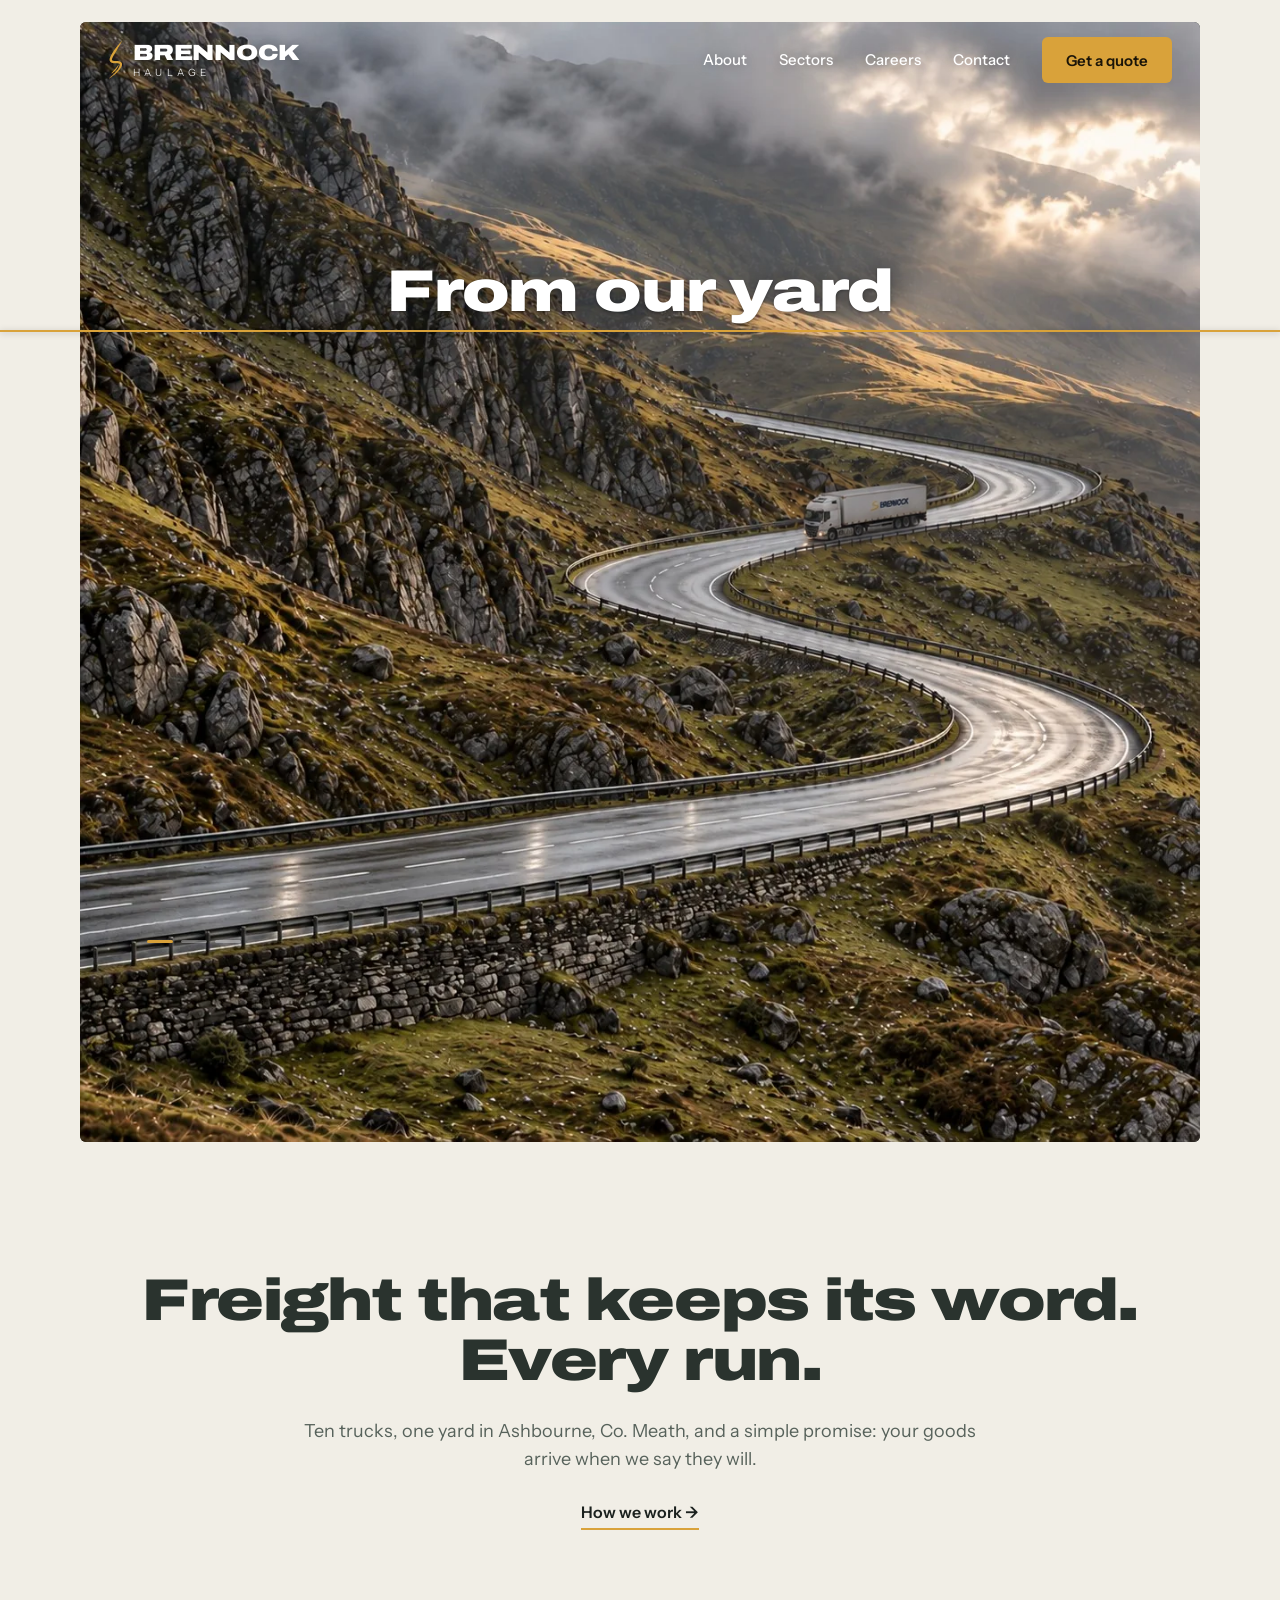
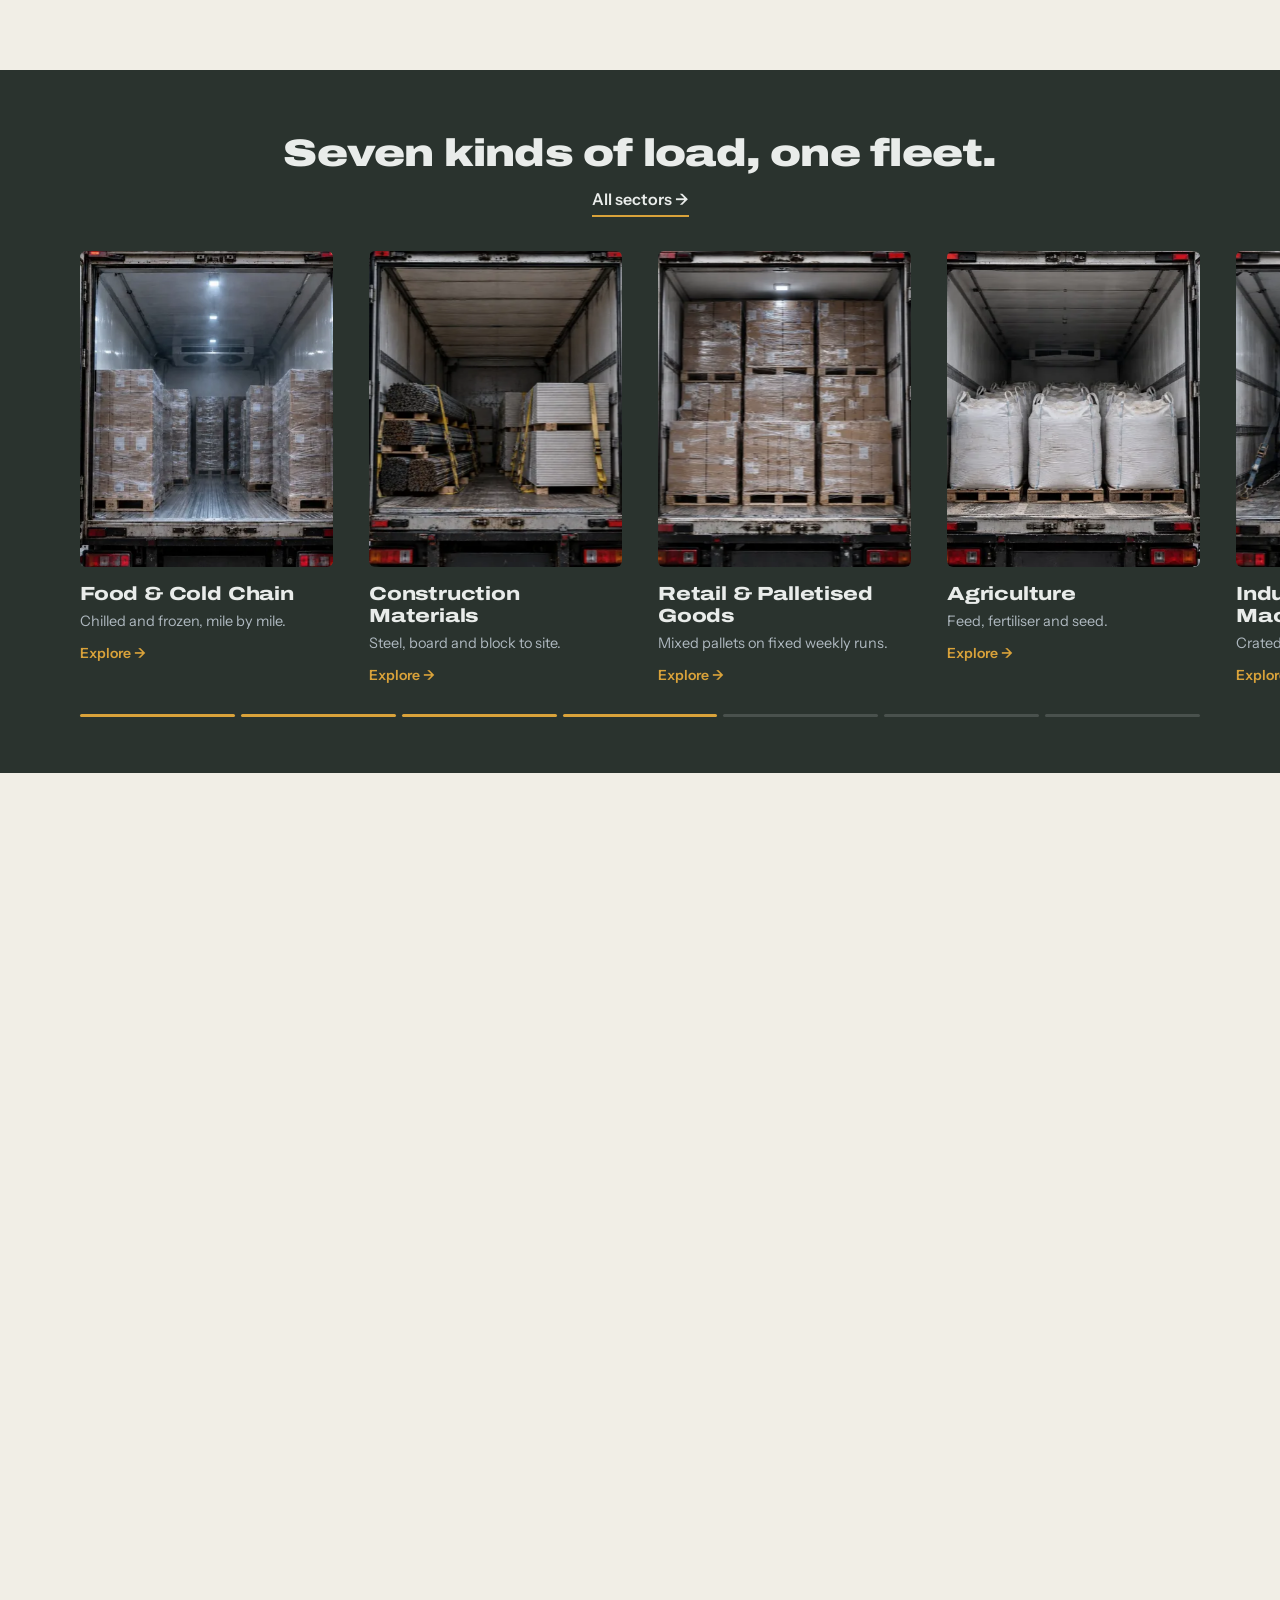
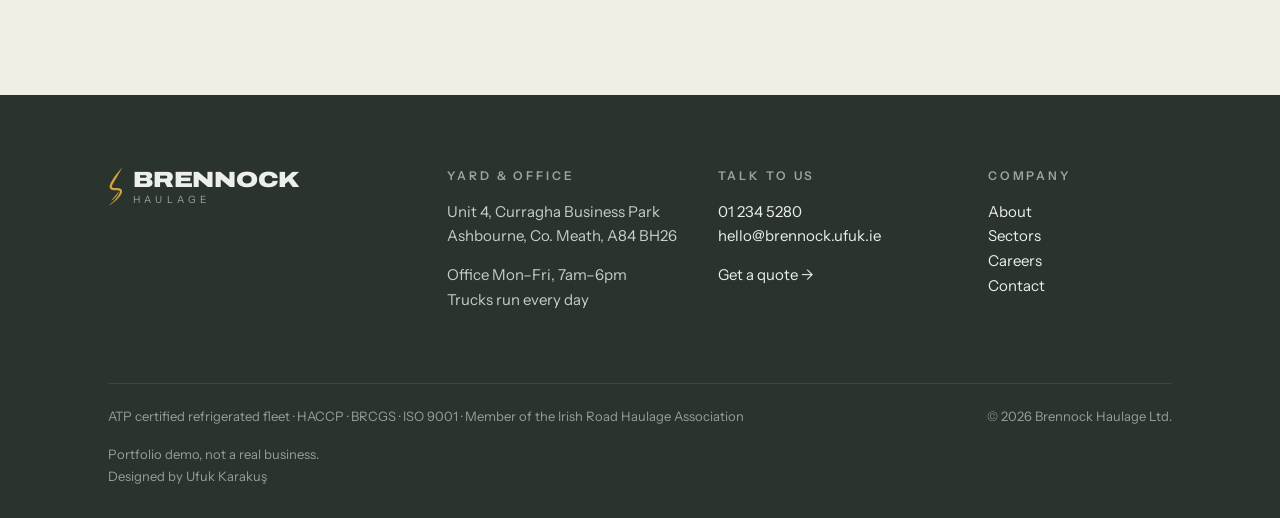
==== commit e29af71c: "Home: shorter sector card summaries; the band always fits a short window Co-Authored-By: Claude Sonn" ====
--- a/index.html
+++ b/index.html
@@ -72,6 +72,9 @@
   .card { flex-basis: 72%; scroll-snap-align: start; }
   .rail { display: none; }
 }
+
+/* the photos give way on a short window (a laptop with the browser's own bars): the band must always fit whole, words and all */
+@media (min-width: 761px) { .card .ph { width: 100%; max-height: max(160px, calc(100vh - 423px)); } }
 
 /* a shorter screen (1280×800): the band still has to hold all four cards with their words, so the spaces tighten, not the cards */
 @media (min-width: 761px) and (max-height: 840px) {
@@ -177,13 +180,13 @@
       </div>
       <div class="viewport" id="viewport">
         <div class="track" id="track">
-          <a class="card" href="/sectors/#food"><div class="ph"><picture><source data-srcset="/assets/img/tr-food-650.webp 650w, /assets/img/tr-food.webp 1300w" sizes="(max-width: 760px) 72vw, 300px" type="image/webp"><img alt="An open Brennock trailer loaded for Food & Cold Chain" src="[data-uri]" data-src="/assets/img/tr-food.jpg" decoding="async"></picture></div><h3>Food &amp; Cold Chain</h3><p>Chilled and frozen, from producer to distribution centre, with the temperature logged every mile.</p><span class="go">Explore →</span></a>
-          <a class="card" href="/sectors/#construction"><div class="ph"><picture><source data-srcset="/assets/img/tr-construction-650.webp 650w, /assets/img/tr-construction.webp 1300w" sizes="(max-width: 760px) 72vw, 300px" type="image/webp"><img alt="An open Brennock trailer loaded for Construction Materials" src="[data-uri]" data-src="/assets/img/tr-construction.jpg" decoding="async"></picture></div><h3>Construction Materials</h3><p>Steel, board and block to site, booked to the crane, not to our timetable.</p><span class="go">Explore →</span></a>
-          <a class="card" href="/sectors/#retail"><div class="ph"><picture><source data-srcset="/assets/img/tr-retail-650.webp 650w, /assets/img/tr-retail.webp 1300w" sizes="(max-width: 760px) 72vw, 300px" type="image/webp"><img alt="An open Brennock trailer loaded for Retail & Palletised Goods" src="[data-uri]" data-src="/assets/img/tr-retail.jpg" decoding="async"></picture></div><h3>Retail &amp; Palletised Goods</h3><p>Mixed pallets on fixed weekly runs, booked into your dock slots.</p><span class="go">Explore →</span></a>
-          <a class="card" href="/sectors/#agri"><div class="ph"><picture><source data-srcset="/assets/img/tr-agri-650.webp 650w, /assets/img/tr-agri.webp 1300w" sizes="(max-width: 760px) 72vw, 300px" type="image/webp"><img alt="An open Brennock trailer loaded for Agriculture" src="[data-uri]" data-src="/assets/img/tr-agri.jpg" decoding="async"></picture></div><h3>Agriculture</h3><p>Feed, fertiliser and seed, out to the yard when the season needs it.</p><span class="go">Explore →</span></a>
-          <a class="card" href="/sectors/#industrial"><div class="ph"><picture><source data-srcset="/assets/img/tr-industrial-650.webp 650w, /assets/img/tr-industrial.webp 1300w" sizes="(max-width: 760px) 72vw, 300px" type="image/webp"><img alt="An open Brennock trailer loaded for Industrial & Machinery" src="[data-uri]" data-src="/assets/img/tr-industrial.jpg" decoding="async"></picture></div><h3>Industrial &amp; Machinery</h3><p>Crated machines and heavy parts, chained down and delivered in one piece.</p><span class="go">Explore →</span></a>
-          <a class="card" href="/sectors/#packaging"><div class="ph"><picture><source data-srcset="/assets/img/tr-packaging-650.webp 650w, /assets/img/tr-packaging.webp 1300w" sizes="(max-width: 760px) 72vw, 300px" type="image/webp"><img alt="An open Brennock trailer loaded for Packaging & Paper" src="[data-uri]" data-src="/assets/img/tr-packaging.jpg" decoding="async"></picture></div><h3>Packaging &amp; Paper</h3><p>Reels and flat-pack, kept dry and upright from mill to line.</p><span class="go">Explore →</span></a>
-          <a class="card" href="/sectors/#automotive"><div class="ph"><picture><source data-srcset="/assets/img/tr-automotive-650.webp 650w, /assets/img/tr-automotive.webp 1300w" sizes="(max-width: 760px) 72vw, 300px" type="image/webp"><img alt="An open Brennock trailer loaded for Automotive Parts" src="[data-uri]" data-src="/assets/img/tr-automotive.jpg" decoding="async"></picture></div><h3>Automotive Parts</h3><p>Tyres and parts to dealers and fitters, on next-day runs.</p><span class="go">Explore →</span></a>
+          <a class="card" href="/sectors/#food"><div class="ph"><picture><source data-srcset="/assets/img/tr-food-650.webp 650w, /assets/img/tr-food.webp 1300w" sizes="(max-width: 760px) 72vw, 300px" type="image/webp"><img alt="An open Brennock trailer loaded for Food & Cold Chain" src="[data-uri]" data-src="/assets/img/tr-food.jpg" decoding="async"></picture></div><h3>Food &amp; Cold Chain</h3><p>Chilled and frozen, mile by mile.</p><span class="go">Explore →</span></a>
+          <a class="card" href="/sectors/#construction"><div class="ph"><picture><source data-srcset="/assets/img/tr-construction-650.webp 650w, /assets/img/tr-construction.webp 1300w" sizes="(max-width: 760px) 72vw, 300px" type="image/webp"><img alt="An open Brennock trailer loaded for Construction Materials" src="[data-uri]" data-src="/assets/img/tr-construction.jpg" decoding="async"></picture></div><h3>Construction Materials</h3><p>Steel, board and block to site.</p><span class="go">Explore →</span></a>
+          <a class="card" href="/sectors/#retail"><div class="ph"><picture><source data-srcset="/assets/img/tr-retail-650.webp 650w, /assets/img/tr-retail.webp 1300w" sizes="(max-width: 760px) 72vw, 300px" type="image/webp"><img alt="An open Brennock trailer loaded for Retail & Palletised Goods" src="[data-uri]" data-src="/assets/img/tr-retail.jpg" decoding="async"></picture></div><h3>Retail &amp; Palletised Goods</h3><p>Mixed pallets on fixed weekly runs.</p><span class="go">Explore →</span></a>
+          <a class="card" href="/sectors/#agri"><div class="ph"><picture><source data-srcset="/assets/img/tr-agri-650.webp 650w, /assets/img/tr-agri.webp 1300w" sizes="(max-width: 760px) 72vw, 300px" type="image/webp"><img alt="An open Brennock trailer loaded for Agriculture" src="[data-uri]" data-src="/assets/img/tr-agri.jpg" decoding="async"></picture></div><h3>Agriculture</h3><p>Feed, fertiliser and seed.</p><span class="go">Explore →</span></a>
+          <a class="card" href="/sectors/#industrial"><div class="ph"><picture><source data-srcset="/assets/img/tr-industrial-650.webp 650w, /assets/img/tr-industrial.webp 1300w" sizes="(max-width: 760px) 72vw, 300px" type="image/webp"><img alt="An open Brennock trailer loaded for Industrial & Machinery" src="[data-uri]" data-src="/assets/img/tr-industrial.jpg" decoding="async"></picture></div><h3>Industrial &amp; Machinery</h3><p>Crated machines and heavy parts.</p><span class="go">Explore →</span></a>
+          <a class="card" href="/sectors/#packaging"><div class="ph"><picture><source data-srcset="/assets/img/tr-packaging-650.webp 650w, /assets/img/tr-packaging.webp 1300w" sizes="(max-width: 760px) 72vw, 300px" type="image/webp"><img alt="An open Brennock trailer loaded for Packaging & Paper" src="[data-uri]" data-src="/assets/img/tr-packaging.jpg" decoding="async"></picture></div><h3>Packaging &amp; Paper</h3><p>Reels and flat-pack, kept dry.</p><span class="go">Explore →</span></a>
+          <a class="card" href="/sectors/#automotive"><div class="ph"><picture><source data-srcset="/assets/img/tr-automotive-650.webp 650w, /assets/img/tr-automotive.webp 1300w" sizes="(max-width: 760px) 72vw, 300px" type="image/webp"><img alt="An open Brennock trailer loaded for Automotive Parts" src="[data-uri]" data-src="/assets/img/tr-automotive.jpg" decoding="async"></picture></div><h3>Automotive Parts</h3><p>Tyres and parts, next-day runs.</p><span class="go">Explore →</span></a>
         </div>
       </div>
       <div class="rail" id="rail" aria-hidden="true"><i class="on"></i><i class="on"></i><i class="on"></i><i class="on"></i><i></i><i></i><i></i></div>
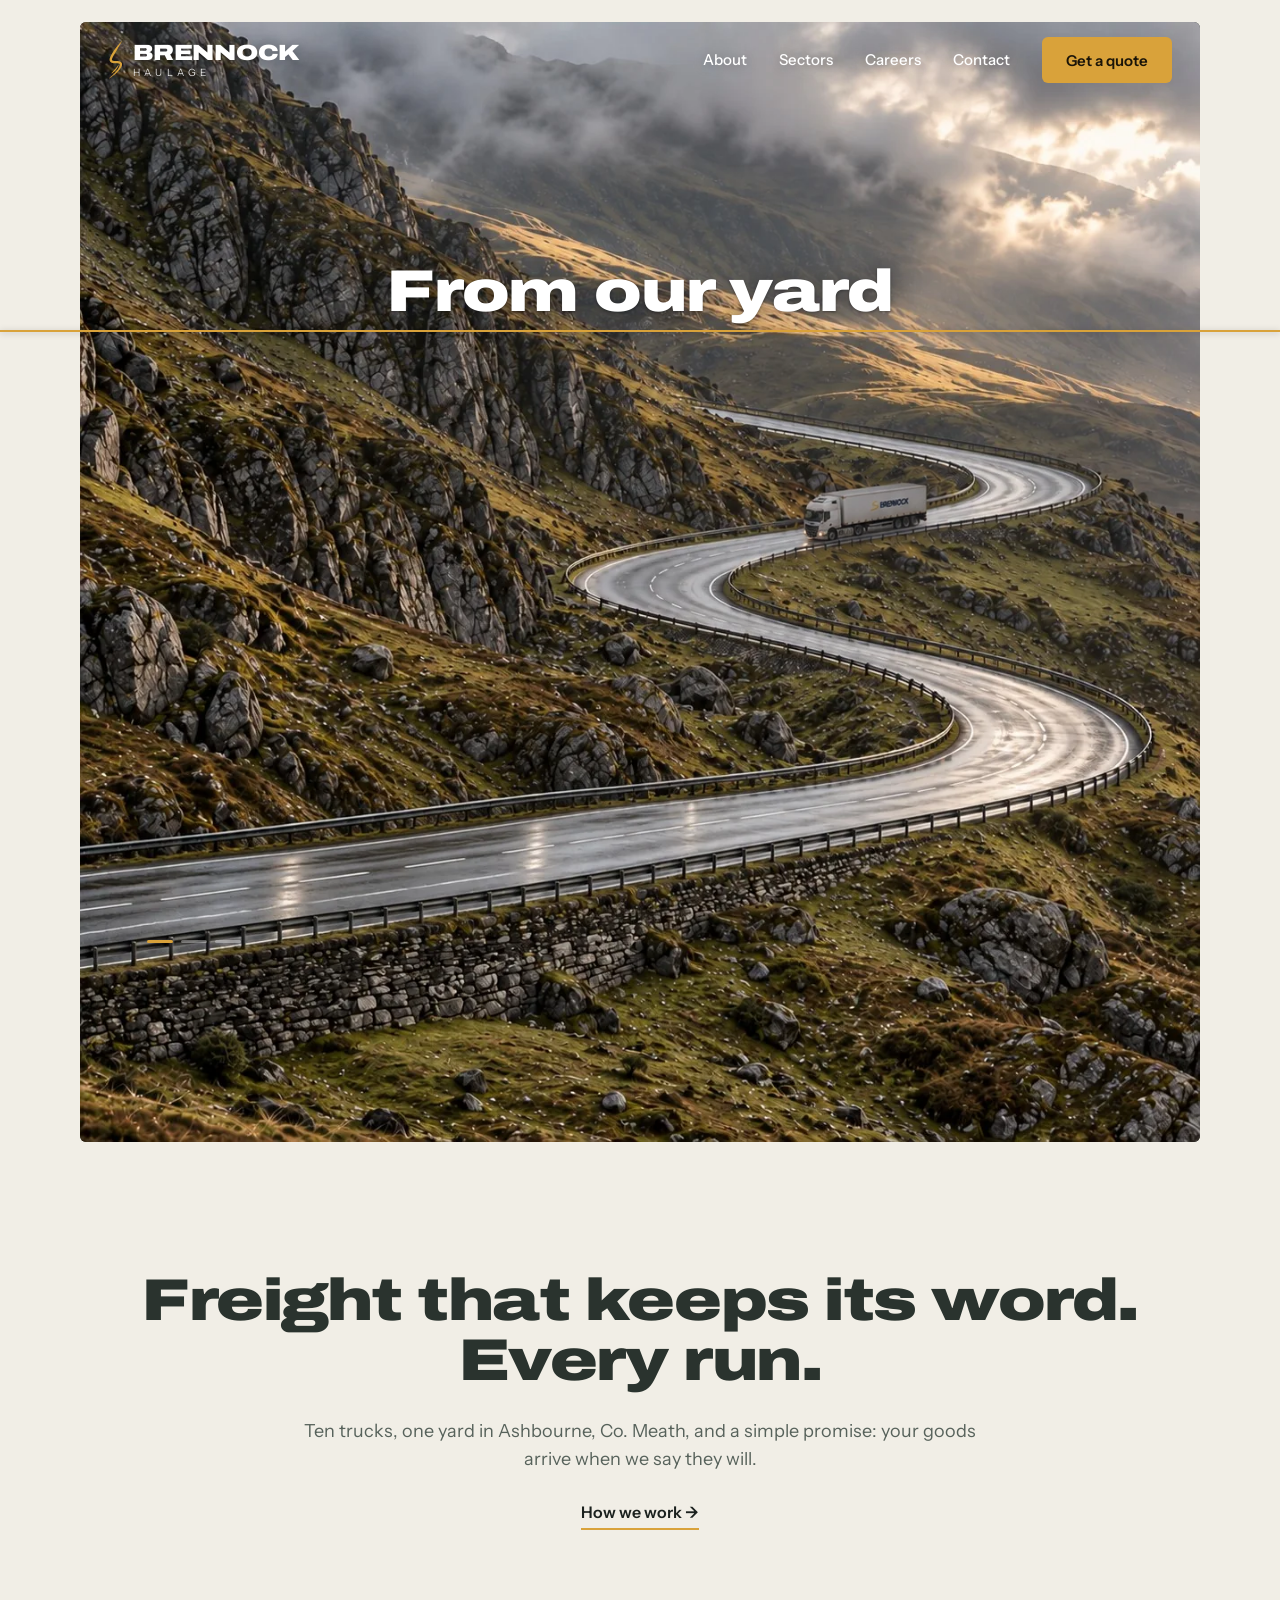
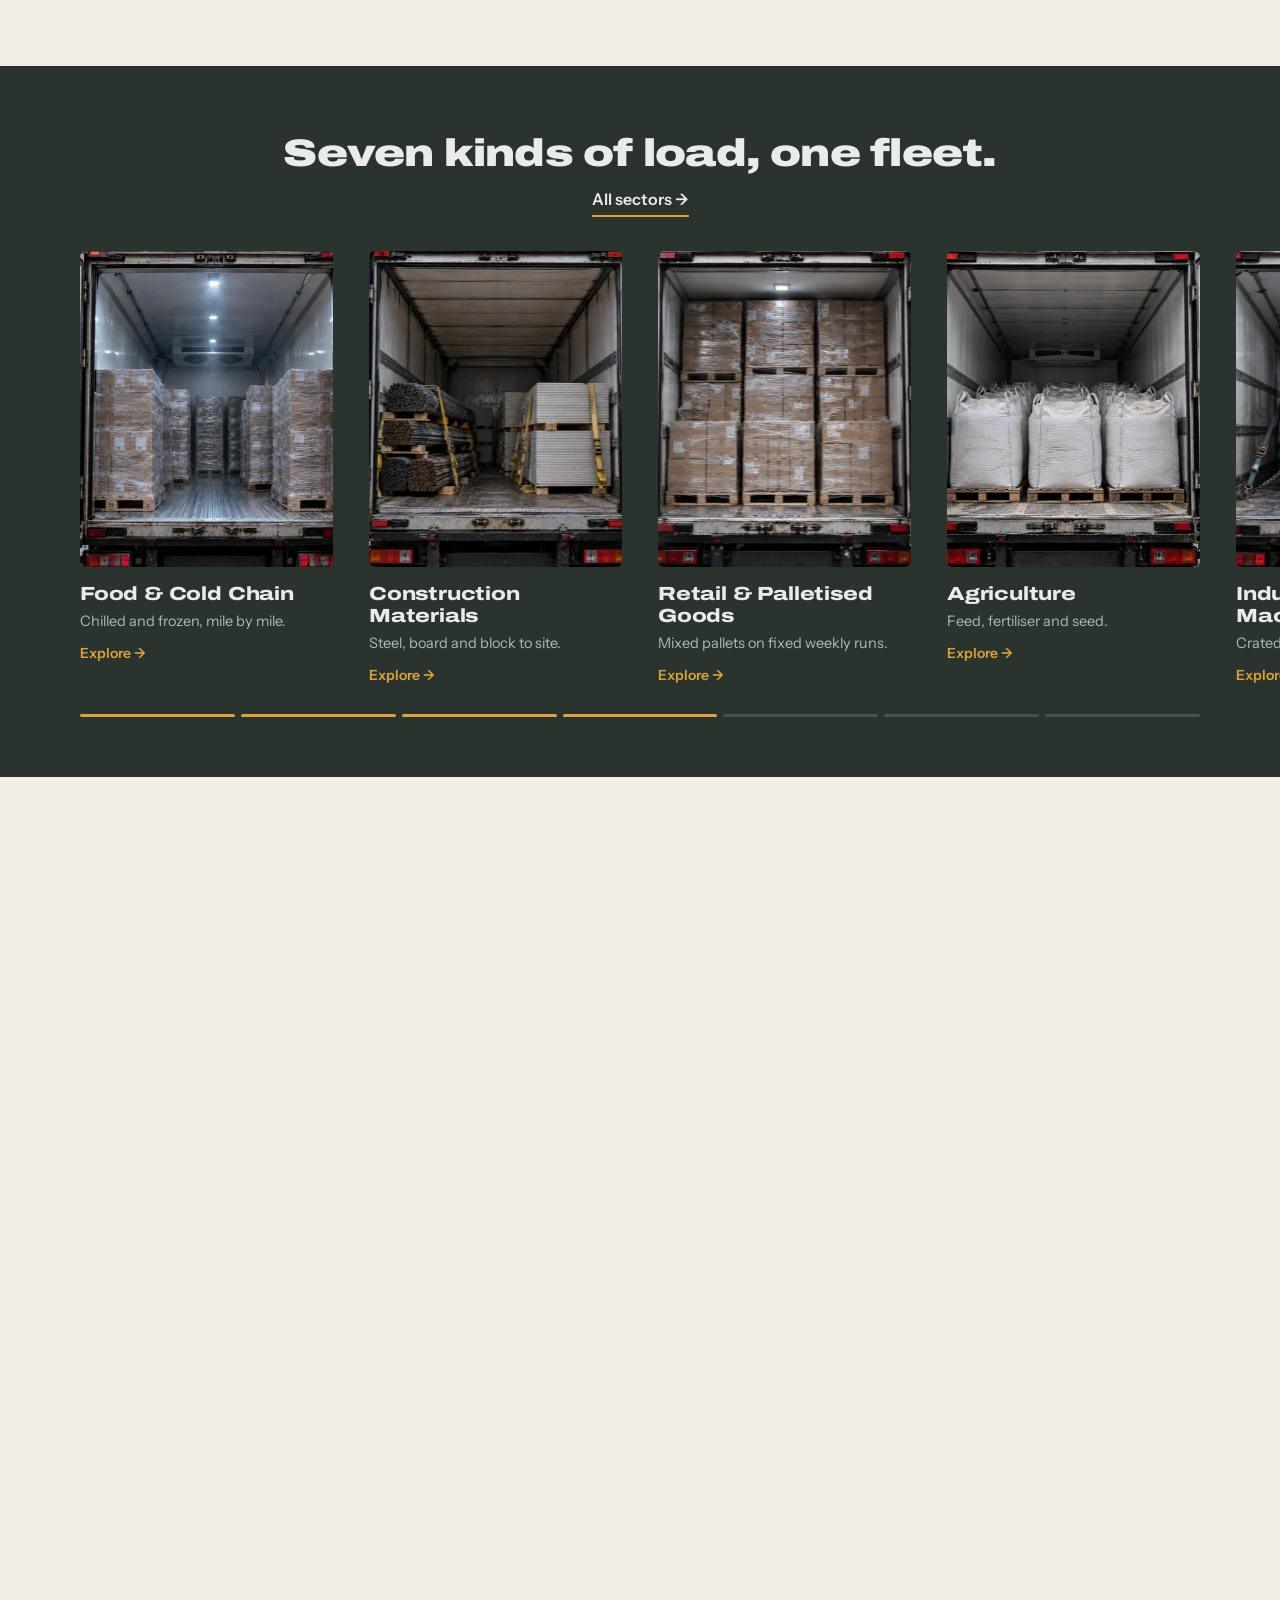
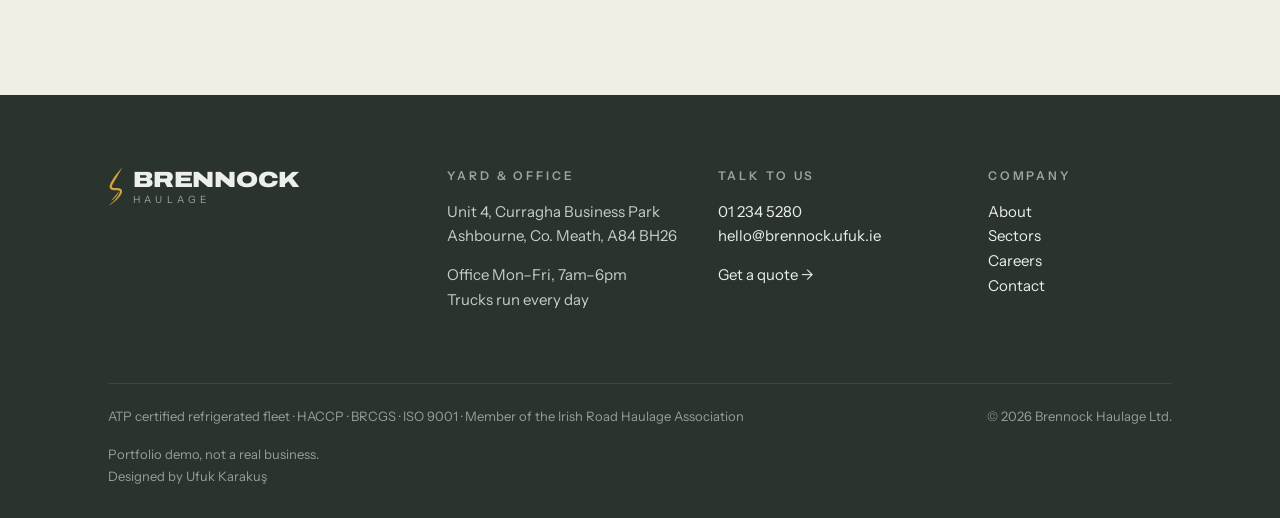
==== commit 299e3407: "Opening slogan and amber rule animate in; slower fades and smoother glide; sector band eased with no" ====
--- a/index.html
+++ b/index.html
@@ -31,7 +31,7 @@
   font-size: clamp(28px, 4.6vw, 72px); line-height: 0.95; letter-spacing: -0.02em; text-wrap: balance;
   text-shadow: 0 2px 24px rgba(10, 14, 18, 0.45), 0 1px 3px rgba(10, 14, 18, 0.35);
   opacity: 0; will-change: opacity, transform; pointer-events: none; }
-.line.l1 { opacity: 1; }
+.line.l1 { opacity: 0; }   /* home.js writes it in on load */
 .line.l1, .line.l2, .line.l3 { left: 6%; right: 6%; text-align: center; }
 .line.l1 { top: 55%; }   /* far truck sits above, at ~44% */
 .line.l2 { top: 12%; }   /* truck mid-frame, text up in the sky */
@@ -49,7 +49,8 @@
 .statement a.more { display: inline-block; margin-top: 26px; color: var(--ink); font-weight: 600; text-decoration: none; border-bottom: 2px solid var(--amber); padding-bottom: 3px; }
 
 /* sectors band */
-.sectors { background: var(--smoke-dd); color: #E9ECEA; padding-block: clamp(44px, 5vw, 64px) clamp(40px, 4.5vw, 56px); overflow: hidden; }
+.sectors { background: var(--smoke-dd); color: #E9ECEA; padding-block: clamp(44px, 5vw, 64px) clamp(40px, 4.5vw, 56px); overflow: hidden;
+  box-shadow: 0 -4px 0 var(--smoke-dd), 0 4px 0 var(--smoke-dd); }   /* the green runs 4px past both edges, so no sliver of page shows under the menu or at the bottom when the band is centred on the screen */
 .sectors .hwrap { max-width: 1152px; }
 .sec-head { display: flex; flex-direction: column; align-items: center; text-align: center; gap: 14px; margin-bottom: 34px; }
 .sec-head h2 { margin: 0; font-family: var(--display); font-stretch: 125%; font-weight: 900; font-size: clamp(26px, 3vw, 42px); line-height: 1.02; letter-spacing: -0.02em; white-space: nowrap; }
@@ -90,14 +91,15 @@
   display: grid; grid-template-columns: minmax(0, 0.9fr) minmax(0, 1.5fr); align-items: center; gap: 24px; }
 .dusk-copy { position: relative; z-index: 2; }
 .dusk-copy h2 { margin: 0; font-family: var(--display); font-stretch: 125%; font-weight: 900; font-size: clamp(30px, 4.2vw, 60px); line-height: 1.04; letter-spacing: -0.025em; }
-.dusk-copy p.lede { margin: 26px 0 0; max-width: 44ch; font-size: 17px; line-height: 1.6; opacity: 0; transform: translateY(12px); transition: opacity 600ms, transform 700ms; color: inherit; }
+.dusk-copy p.lede { margin: 26px 0 0; max-width: 44ch; font-size: 17px; line-height: 1.6; opacity: 0; transform: translateY(12px); transition: opacity 760ms, transform 860ms; color: inherit; }
 .dusk-copy p.lede.on { opacity: 0.82; transform: none; }
 .dusk-copy h2 .ln { display: block; overflow: hidden; padding-bottom: 0.06em; }
-.dusk-copy h2 .ln span { display: block; transform: translateY(105%); transition: transform 700ms cubic-bezier(.2,.7,.2,1); }
+.dusk-copy h2 .ln span { display: block; transform: translateY(105%); transition: transform 860ms cubic-bezier(.25,.6,.25,1); }
 .dusk-copy h2 .ln.on span { transform: none; }
-.dusk-cta { display: flex; align-items: center; gap: 24px; flex-wrap: wrap; margin-top: 36px; opacity: 0; transform: translateY(12px); transition: opacity 500ms, transform 600ms; }
+.dusk-cta { display: flex; align-items: center; gap: 24px; flex-wrap: wrap; margin-top: 36px; opacity: 0; transform: translateY(12px); transition: opacity 640ms, transform 760ms; }
 .dusk-cta.on { opacity: 1; transform: none; }
-.rig { opacity: 0; transform: translateY(44px); transition: opacity 1000ms ease, transform 1100ms cubic-bezier(.2,.7,.2,1);
+.rig { opacity: 0; transform: translateY(44px); transition: opacity 1300ms ease, transform 1600ms cubic-bezier(.33,0,.2,1);   /* slides in without a hard start or a late snap */
+ 
   position: relative; z-index: 1; justify-self: center; width: min(88%, calc((100vh - var(--hdr)) * 0.6 * 1081 / 1147)); aspect-ratio: 1081 / 1147; max-width: 100%; }
 .rig.in { opacity: 1; transform: none; }
 .ground { position: absolute; left: 0; right: 0; bottom: 0; top: 70%; z-index: 0; pointer-events: none; opacity: var(--ground, 0);
@@ -131,6 +133,7 @@
   .rig { width: min(62%, calc((100vh - var(--hdr)) * 0.36 * 1081 / 1147)); }
 }
 </style>
+<noscript><style>.line.l1{opacity:1}.rule{transform:none}</style></noscript>
 </head>
 <body class="home">
 <a class="skip" href="#main">Skip to content</a>
